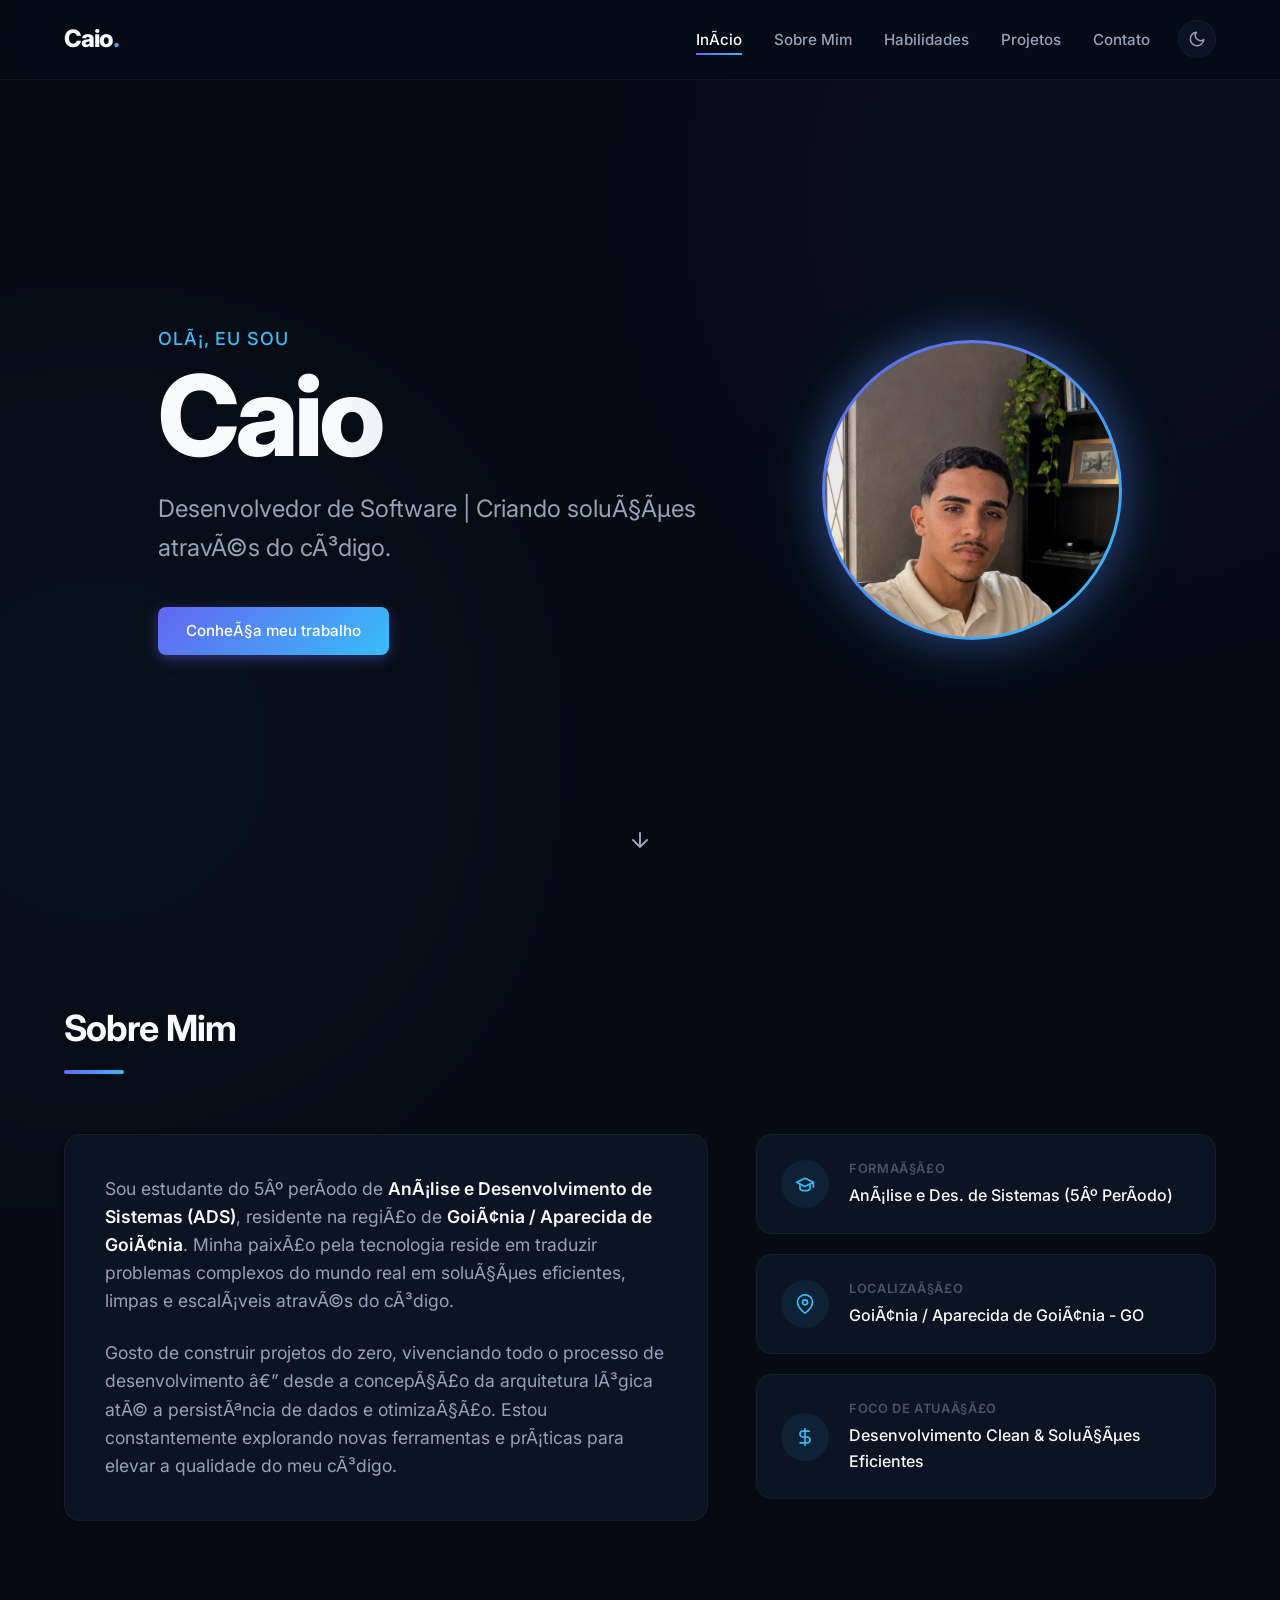
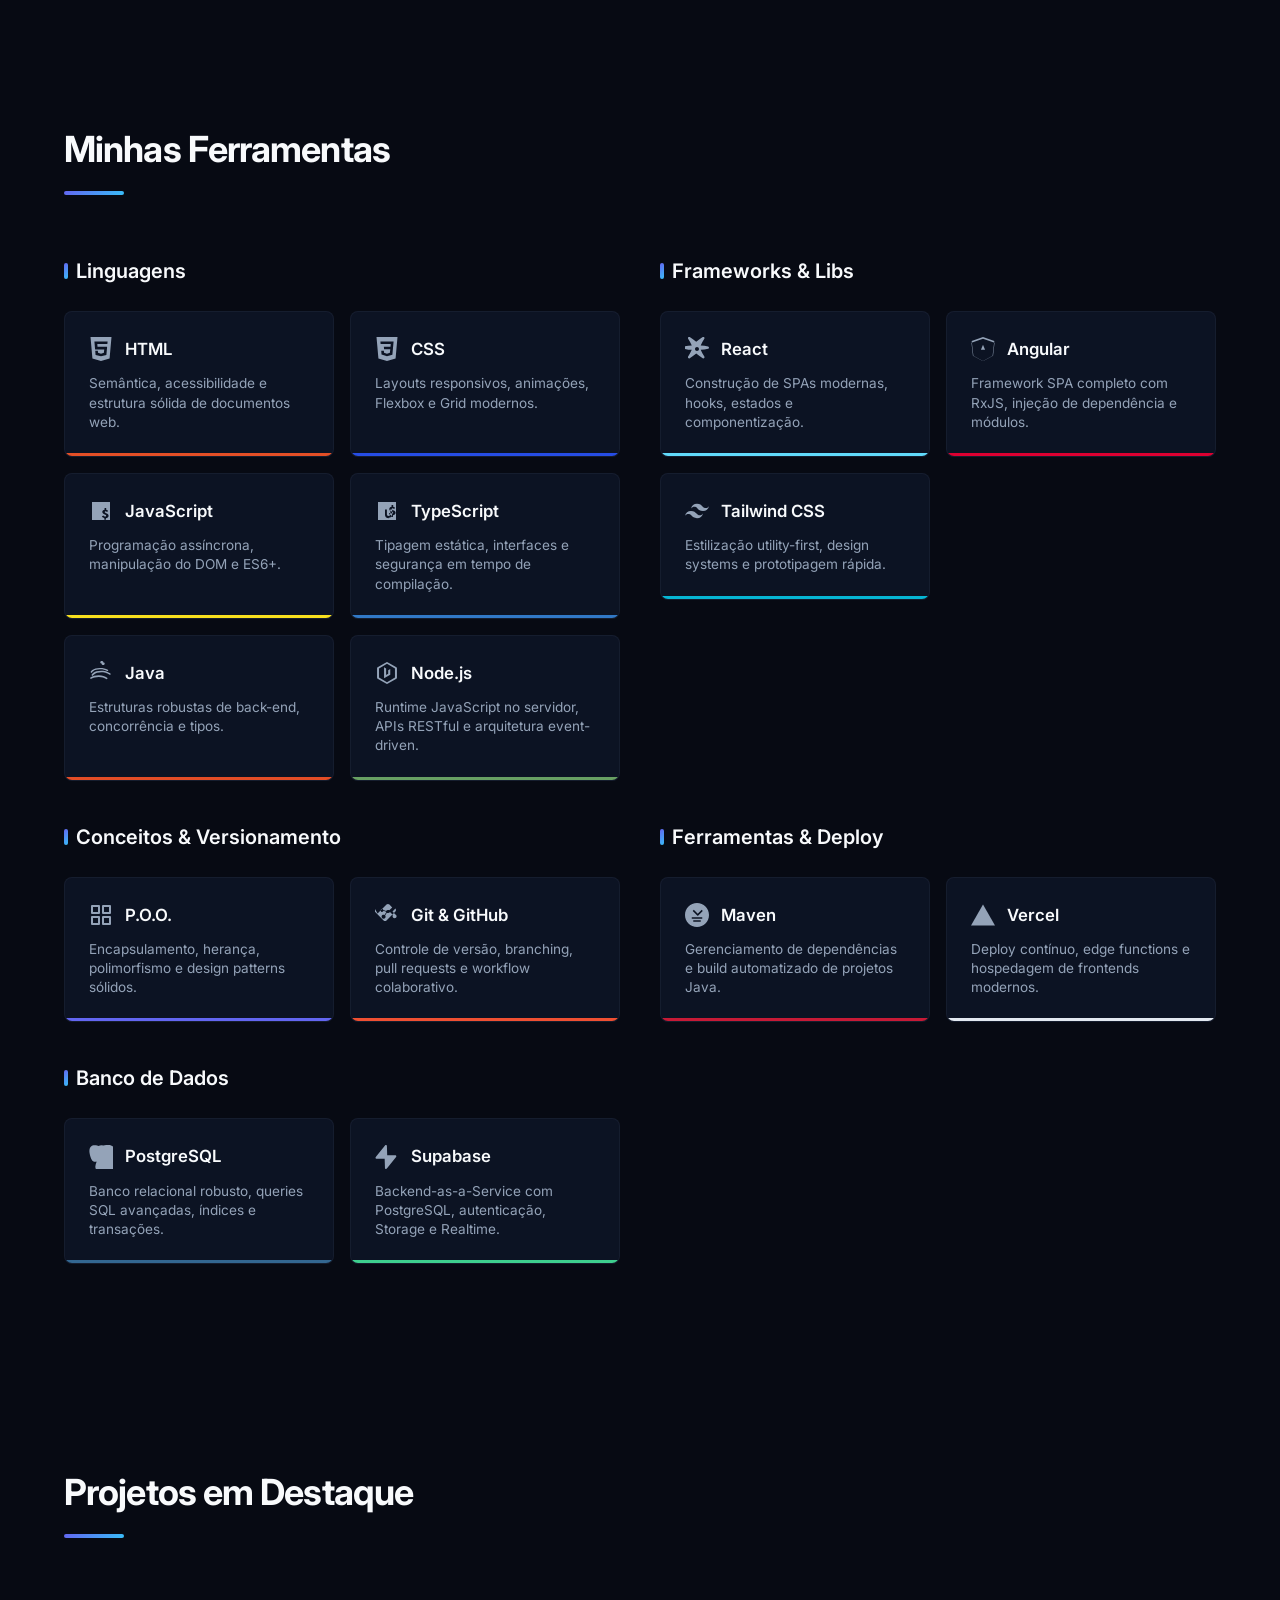
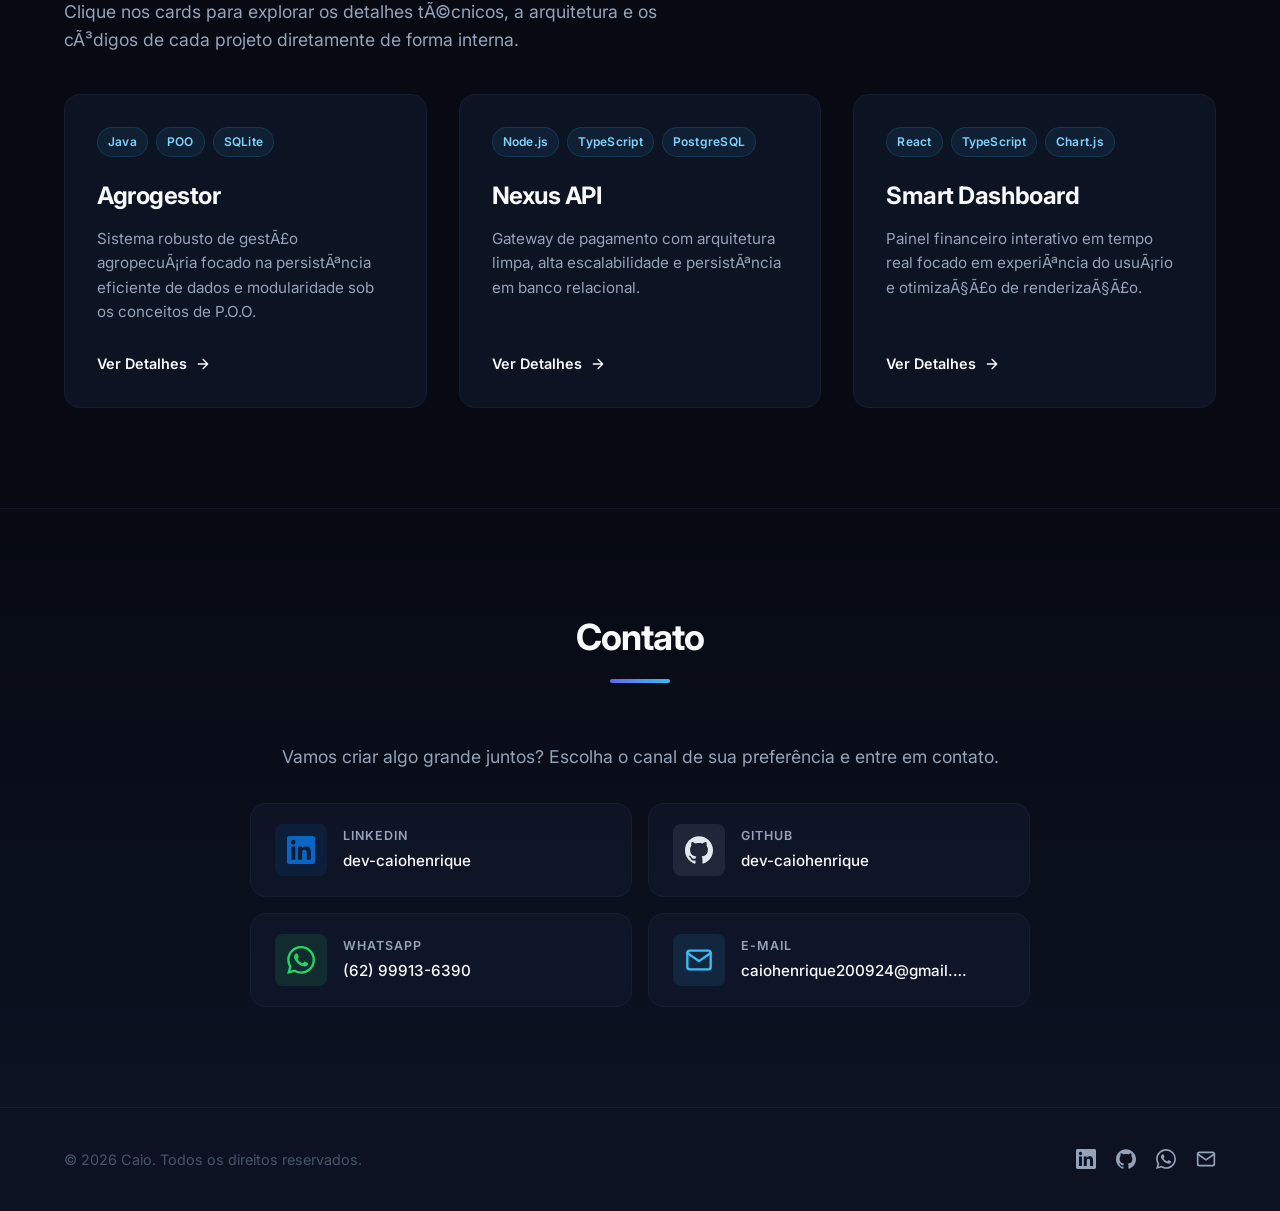
==== index.html @ 3dae3ad9 "feat: estrutura inicial do portfolio" ====
<!DOCTYPE html>
<html lang="pt-BR">
<head>
    <meta charset="UTF-8">
    <meta name="viewport" content="width=device-width, initial-scale=1.0">
    <meta name="description" content="PortfÃ³lio de Caio - Desenvolvedor de Software. Estudante de ADS, especialista em criar soluÃ§Ãµes eficientes utilizando JavaScript, TypeScript, React e Java.">
    <meta name="author" content="Caio">
    <meta name="theme-color" content="#090D16">
    <title>Caio | Desenvolvedor de Software</title>
    
    <!-- Google Fonts: Inter -->
    <link rel="preconnect" href="https://fonts.googleapis.com">
    <link rel="preconnect" href="https://fonts.gstatic.com" crossorigin>
    <link href="https://fonts.googleapis.com/css2?family=Inter:wght@300;400;500;600;700;800&display=swap" rel="stylesheet">
    
    <!-- Stylesheet -->
    <link rel="stylesheet" href="style.css">
</head>
<body>

    <!-- Efeitos de Fundo Decorativos (Glow Effects) -->
    <div class="bg-glow bg-glow-1"></div>
    <div class="bg-glow bg-glow-2"></div>

    <!-- CabeÃ§alho / NavegaÃ§Ã£o -->
    <header class="header">
        <div class="container navbar">
            <a href="#" class="logo">Caio<span>.</span></a>

            <!-- Lado direito: links (desktop) + aÃ§Ãµes (tema + hamburguer) -->
            <div class="nav-right">
                <nav class="nav" id="primary-navigation">
                    <ul class="nav-list">
                        <li><a href="#inicio" class="nav-link active">InÃ­cio</a></li>
                        <li><a href="#sobre" class="nav-link">Sobre Mim</a></li>
                        <li><a href="#habilidades" class="nav-link">Habilidades</a></li>
                        <li><a href="#projetos" class="nav-link">Projetos</a></li>
                        <li><a href="#contato" class="nav-link">Contato</a></li>
                    </ul>
                </nav>
                <div class="nav-actions">
                    <!-- BotÃ£o de tema: sempre visÃ­vel -->
                    <button class="theme-toggle" id="theme-toggle-btn" aria-label="Alternar tema claro/escuro" title="Alternar tema">
                        <svg class="icon-moon" xmlns="http://www.w3.org/2000/svg" width="18" height="18" viewBox="0 0 24 24" fill="none" stroke="currentColor" stroke-width="2" stroke-linecap="round" stroke-linejoin="round">
                            <path d="M21 12.79A9 9 0 1 1 11.21 3 7 7 0 0 0 21 12.79z"/>
                        </svg>
                        <svg class="icon-sun" xmlns="http://www.w3.org/2000/svg" width="18" height="18" viewBox="0 0 24 24" fill="none" stroke="currentColor" stroke-width="2" stroke-linecap="round" stroke-linejoin="round">
                            <circle cx="12" cy="12" r="5"/>
                            <line x1="12" y1="1" x2="12" y2="3"/>
                            <line x1="12" y1="21" x2="12" y2="23"/>
                            <line x1="4.22" y1="4.22" x2="5.64" y2="5.64"/>
                            <line x1="18.36" y1="18.36" x2="19.78" y2="19.78"/>
                            <line x1="1" y1="12" x2="3" y2="12"/>
                            <line x1="21" y1="12" x2="23" y2="12"/>
                            <line x1="4.22" y1="19.78" x2="5.64" y2="18.36"/>
                            <line x1="18.36" y1="5.64" x2="19.78" y2="4.22"/>
                        </svg>
                    </button>
                    <!-- Hamburguer: visÃ­vel sÃ³ no mobile -->
                    <button class="mobile-nav-toggle" aria-label="Abrir menu" aria-controls="primary-navigation" aria-expanded="false">
                        <span class="hamburger"></span>
                    </button>
                </div>
            </div>
        </div>
    </header>




    <main>
        <!-- Hero Section -->
        <section id="inicio" class="hero-section">
            <div class="container hero-container">
                <div class="hero-content">
                    <p class="hero-tagline">OlÃ¡, eu sou</p>
                    <h1 class="hero-title">Caio</h1>
                    <p class="hero-subtitle">Desenvolvedor de Software | Criando soluÃ§Ãµes atravÃ©s do cÃ³digo.</p>
                    <div class="hero-actions">
                        <a href="#projetos" class="btn btn-primary">ConheÃ§a meu trabalho</a>
                    </div>
                </div>

                <!-- Foto de Perfil -->
                <div class="hero-photo-wrapper">
                    <div class="hero-photo-glow"></div>
                    <div class="hero-photo-ring">
                        <img src="caio-profile.jpg" alt="Foto de Caio" class="hero-photo" />
                        <div class="hero-photo-overlay"></div>
                    </div>
                </div>
            </div>
            <div class="hero-scroll-indicator">
                <a href="#sobre" aria-label="Rolar para a seÃ§Ã£o sobre mim">
                    <svg class="scroll-arrow" viewBox="0 0 24 24" fill="none" xmlns="http://www.w3.org/2000/svg">
                        <path d="M12 5V19M12 19L5 12M12 19L19 12" stroke="currentColor" stroke-width="2" stroke-linecap="round" stroke-linejoin="round"/>
                    </svg>
                </a>
            </div>
        </section>

        <!-- Sobre Mim Section -->
        <section id="sobre" class="section sobre-section">
            <div class="container">
                <div class="section-header">
                    <h2 class="section-title">Sobre Mim</h2>
                    <div class="section-divider"></div>
                </div>
                <div class="about-grid">
                    <div class="about-text-card">
                        <p class="about-paragraph">
                            Sou estudante do 5Âº perÃ­odo de <strong>AnÃ¡lise e Desenvolvimento de Sistemas (ADS)</strong>, residente na regiÃ£o de <strong>GoiÃ¢nia / Aparecida de GoiÃ¢nia</strong>. Minha paixÃ£o pela tecnologia reside em traduzir problemas complexos do mundo real em soluÃ§Ãµes eficientes, limpas e escalÃ¡veis atravÃ©s do cÃ³digo.
                        </p>
                        <p class="about-paragraph">
                            Gosto de construir projetos do zero, vivenciando todo o processo de desenvolvimento â€” desde a concepÃ§Ã£o da arquitetura lÃ³gica atÃ© a persistÃªncia de dados e otimizaÃ§Ã£o. Estou constantemente explorando novas ferramentas e prÃ¡ticas para elevar a qualidade do meu cÃ³digo.
                        </p>
                    </div>
                    
                    <div class="about-info-sidebar">
                        <div class="info-item">
                            <span class="info-icon">
                                <svg width="20" height="20" viewBox="0 0 24 24" fill="none" stroke="currentColor" stroke-width="2" stroke-linecap="round" stroke-linejoin="round"><path d="M22 10v6M2 10l10-5 10 5-10 5z"/><path d="M6 12v5c0 2 2 3 6 3s6-1 6-3v-5"/></svg>
                            </span>
                            <div class="info-content">
                                <span class="info-label">FormaÃ§Ã£o</span>
                                <span class="info-val">AnÃ¡lise e Des. de Sistemas (5Âº PerÃ­odo)</span>
                            </div>
                        </div>
                        <div class="info-item">
                            <span class="info-icon">
                                <svg width="20" height="20" viewBox="0 0 24 24" fill="none" stroke="currentColor" stroke-width="2" stroke-linecap="round" stroke-linejoin="round"><path d="M21 10c0 7-9 13-9 13s-9-6-9-13a9 9 0 0 1 18 0z"/><circle cx="12" cy="10" r="3"/></svg>
                            </span>
                            <div class="info-content">
                                <span class="info-label">LocalizaÃ§Ã£o</span>
                                <span class="info-val">GoiÃ¢nia / Aparecida de GoiÃ¢nia - GO</span>
                            </div>
                        </div>
                        <div class="info-item">
                            <span class="info-icon">
                                <svg width="20" height="20" viewBox="0 0 24 24" fill="none" stroke="currentColor" stroke-width="2" stroke-linecap="round" stroke-linejoin="round"><path d="M12 2v20M17 5H9.5a3.5 3.5 0 0 0 0 7h5a3.5 3.5 0 0 1 0 7H6"/></svg>
                            </span>
                            <div class="info-content">
                                <span class="info-label">Foco de AtuaÃ§Ã£o</span>
                                <span class="info-val">Desenvolvimento Clean & SoluÃ§Ãµes Eficientes</span>
                            </div>
                        </div>
                    </div>
                </div>
            </div>
        </section>

        <!-- Habilidades Section -->
        <section id="habilidades" class="section habilidades-section">
            <div class="container">
                <div class="section-header">
                    <h2 class="section-title">Minhas Ferramentas</h2>
                    <div class="section-divider"></div>
                </div>
                
                <div class="skills-wrapper">

                    <!-- Categoria 1: Linguagens -->
                    <div class="skills-category">
                        <h3 class="skills-category-title">Linguagens</h3>
                        <div class="skills-grid">
                            <div class="skill-card" data-tech="html">
                                <div class="skill-header">
                                    <svg class="skill-icon" viewBox="0 0 24 24" fill="currentColor"><path d="M1.5 0h21l-1.91 21.563L11.977 24l-8.565-2.438L1.5 0zm7.031 9.75l-.232-2.718 10.059.003.23-2.622L5.412 4.41l.698 8.01h9.126l-.326 3.426-2.91.804-2.955-.81-.188-2.11H6.248l.33 4.171L12 19.351l5.379-1.443.744-8.157H8.531z"/></svg>
                                    <span class="skill-name">HTML</span>
                                </div>
                                <p class="skill-desc">Sem&#226;ntica, acessibilidade e estrutura s&#243;lida de documentos web.</p>
                            </div>
                            <div class="skill-card" data-tech="css">
                                <div class="skill-header">
                                    <svg class="skill-icon" viewBox="0 0 24 24" fill="currentColor"><path d="M1.5 0h21l-1.91 21.563L11.977 24l-8.564-2.438L1.5 0zm17.09 4.413L5.41 4.41l.213 2.622 10.125.002-.255 2.716h-6.64l.24 2.573h6.182l-.366 3.523-2.91.804-2.956-.81-.188-2.11h-2.61l.29 3.855L12 19.288l5.373-1.53L18.59 4.414z"/></svg>
                                    <span class="skill-name">CSS</span>
                                </div>
                                <p class="skill-desc">Layouts responsivos, anima&#231;&#245;es, Flexbox e Grid modernos.</p>
                            </div>
                            <div class="skill-card" data-tech="javascript">
                                <div class="skill-header">
                                    <svg class="skill-icon" viewBox="0 0 24 24" fill="currentColor"><path d="M3 3h18v18H3V3zm15.625 15.65c.57-.348.97-.938.97-1.908 0-1.748-1.39-2.098-2.61-2.588-.89-.36-1.25-.63-1.25-1.12 0-.46.39-.77.94-.77.58 0 .91.24 1.15.62l1.45-.92c-.44-.75-1.18-1.25-2.08-1.33v-1.68h-1.63v1.68c-1.42.11-2.28 1.02-2.28 2.22 0 1.62 1.25 2.07 2.45 2.53.94.36 1.41.67 1.41 1.25 0 .54-.51.87-1.14.87-.8 0-1.29-.44-1.57-1.01l-1.5.87c.43.91 1.34 1.61 2.37 1.76v1.69h1.63v-1.68c1.37-.1 2.47-.94 2.47-2.12z"/></svg>
                                    <span class="skill-name">JavaScript</span>
                                </div>
                                <p class="skill-desc">Programa&#231;&#227;o ass&#237;ncrona, manipula&#231;&#227;o do DOM e ES6+.</p>
                            </div>
                            <div class="skill-card" data-tech="typescript">
                                <div class="skill-header">
                                    <svg class="skill-icon" viewBox="0 0 24 24" fill="currentColor"><path d="M3 3h18v18H3V3zm10.74 15.75c1.11 0 1.94-.36 2.54-.99.59-.64.89-1.56.89-2.78V10.5h-1.89v4.55c0 .7-.14 1.2-.42 1.49-.27.29-.7.44-1.29.44-.56 0-.98-.14-1.26-.41-.28-.27-.42-.77-.42-1.51V10.5h-1.92v5c0 1.22.31 2.14.93 2.76.62.62 1.58.94 2.88.94zm5.885-3.03c.57-.348.97-.938.97-1.908 0-1.748-1.39-2.098-2.61-2.588-.89-.36-1.25-.63-1.25-1.12 0-.46.39-.77.94-.77.58 0 .91.24 1.15.62l1.45-.92c-.44-.75-1.18-1.25-2.08-1.33v-1.68h-1.63v1.68c-1.42.11-2.28 1.02-2.28 2.22 0 1.62 1.25 2.07 2.45 2.53.94.36 1.41.67 1.41 1.25 0 .54-.51.87-1.14.87-.8 0-1.29-.44-1.57-1.01l-1.5.87c.43.91 1.34 1.61 2.37 1.76v1.69h1.63v-1.68c1.37-.1 2.47-.94 2.47-2.12z"/></svg>
                                    <span class="skill-name">TypeScript</span>
                                </div>
                                <p class="skill-desc">Tipagem est&#225;tica, interfaces e seguran&#231;a em tempo de compila&#231;&#227;o.</p>
                            </div>
                            <div class="skill-card" data-tech="java">
                                <div class="skill-header">
                                    <svg class="skill-icon" viewBox="0 0 24 24" fill="currentColor"><path d="M1.385 17.587c.21.33.63.468.96.257 2.052-1.306 4.767-1.996 7.646-1.942 2.822.054 5.372.84 7.18 2.215.344.263.834.195 1.096-.15.263-.344.195-.834-.15-1.096-2.072-1.576-4.945-2.477-8.13-2.538-3.218-.061-6.28.712-8.545 2.152-.33.21-.468.63-.257.96.002.001.002.001.002.002zm1.614-2.833c.316.23.76.155.99-.16.892-1.223 2.378-2.207 4.183-2.77 1.83-.573 3.902-.756 5.836-.516 3.65.454 6.368 2.32 6.516 2.422.338.232.802.146 1.034-.192s.146-.802-.192-1.034c-.23-.158-3.24-2.228-7.25-2.727-2.174-.27-4.516-.062-6.592.588-2.046.64-3.774 1.777-4.808 3.195-.23.315-.155.76.16.99.001.001.002.002.002.002zm-1.025-2.923c.365.138.775-.05 1.003-.393.308-.465.733-.902 1.258-1.295 1.488-1.11 3.864-1.745 6.685-1.787 2.766-.04 5.178.502 7.172 1.614.34.19.774.07 1.006-.242s.12-.76-.242-1.006c-2.26-1.26-5.01-1.874-8.03-1.83-3.136.046-5.836.76-7.55 2.04-.633.473-1.144 1.002-1.52 1.57-.215.326-.145.753.18.99.008.006.015.012.023.018v.021zm10.742-9.673c-.062.247-.075.49-.04.723.11.728.847 1.22 1.644 1.1 1.25-.19 1.758-1.39 1.054-2.13-.54-.567-1.71-.898-2.658.307zm-1.385-1.42c-.064.246-.076.49-.04.72.112.73.847 1.223 1.645 1.103 1.25-.19 1.756-1.39 1.053-2.132-.542-.566-1.71-.897-2.658.309z"/></svg>
                                    <span class="skill-name">Java</span>
                                </div>
                                <p class="skill-desc">Estruturas robustas de back-end, concorr&#234;ncia e tipos.</p>
                            </div>
                            <div class="skill-card" data-tech="nodejs">
                                <div class="skill-header">
                                    <svg class="skill-icon" viewBox="0 0 24 24" fill="currentColor"><path d="M11.998 1.01a1.06 1.06 0 0 0-.53.141L2.57 6.317A1.061 1.061 0 0 0 2.04 7.23v9.539c0 .378.201.728.53.918l8.898 5.165a1.062 1.062 0 0 0 1.06 0l8.899-5.165a1.06 1.06 0 0 0 .53-.918V7.23a1.06 1.06 0 0 0-.53-.913L12.528 1.15a1.06 1.06 0 0 0-.53-.14zm-.001 1.77 7.962 4.621v9.198l-7.962 4.62-7.96-4.62V7.4l7.96-4.62zm-.88 3.735v7.445l2.067-1.194V9.316l2.067-1.194V13.76l-6.2 3.582V6.322l2.067 1.193z"/></svg>
                                    <span class="skill-name">Node.js</span>
                                </div>
                                <p class="skill-desc">Runtime JavaScript no servidor, APIs RESTful e arquitetura event-driven.</p>
                            </div>
                        </div>
                    </div>

                    <!-- Categoria 2: Frameworks e Libs -->
                    <div class="skills-category">
                        <h3 class="skills-category-title">Frameworks &amp; Libs</h3>
                        <div class="skills-grid">
                            <div class="skill-card" data-tech="react">
                                <div class="skill-header">
                                    <svg class="skill-icon" viewBox="0 0 24 24" fill="currentColor"><path d="M24 10.652c0-.521-.351-.973-.865-1.112-2.395-.65-4.887-1.007-7.466-1.062 1.066-2.25 2.274-4.526 3.652-6.732.29-.463.228-1.077-.149-1.47-.377-.393-.974-.469-1.438-.178-2.13 1.335-4.321 2.923-6.508 4.71-2.188-1.787-4.379-3.375-6.508-4.71-.465-.291-1.061-.215-1.439.178-.377.393-.438 1.007-.149 1.47 1.378 2.206 2.586 4.482 3.652 6.732-2.58.055-5.072.412-7.467 1.062-.514.139-.865.591-.865 1.112 0 .521.351.973.865 1.112 2.395.65 4.887 1.007 7.466 1.062-1.066 2.25-2.274 4.526-3.652 6.732-.29.463-.228 1.077.149 1.47.377.393.974.469 1.438.178 2.13-1.335 4.32-2.923 6.508-4.71 2.188 1.787 4.378 3.375 6.508 4.71.465.291 1.061.215 1.439-.178.377-.393.438-1.007.149-1.47-1.378-2.206-2.586-4.482-3.652-6.732 2.58-.055 5.072-.412 7.467-1.062.514-.139.865-.591.865-1.112zM12 14c-1.105 0-2-.895-2-2s.895-2 2-2 2 .895 2 2-.895 2-2 2z"/></svg>
                                    <span class="skill-name">React</span>
                                </div>
                                <p class="skill-desc">Constru&#231;&#227;o de SPAs modernas, hooks, estados e componentiza&#231;&#227;o.</p>
                            </div>
                            <div class="skill-card" data-tech="angular">
                                <div class="skill-header">
                                    <svg class="skill-icon" viewBox="0 0 24 24" fill="currentColor"><path d="M9.931 12.645h4.138l-2.07-4.908m0-7.737L.68 3.982l1.726 14.771L12 24l9.596-5.247L23.32 3.982 12 .006zm10.064 18.658l-10.064 5.51-10.064-5.51-1.49-12.872L12 1.724l11.554 4.058-1.49 12.872z"/></svg>
                                    <span class="skill-name">Angular</span>
                                </div>
                                <p class="skill-desc">Framework SPA completo com RxJS, inje&#231;&#227;o de depend&#234;ncia e m&#243;dulos.</p>
                            </div>
                            <div class="skill-card" data-tech="tailwind">
                                <div class="skill-header">
                                    <svg class="skill-icon" viewBox="0 0 24 24" fill="currentColor"><path d="M12.001 4.8c-3.2 0-5.2 1.6-6 4.8 1.2-1.6 2.6-2.2 4.2-1.8.913.228 1.565.89 2.288 1.624C13.666 10.618 15.027 12 18.001 12c3.2 0 5.2-1.6 6-4.8-1.2 1.6-2.6 2.2-4.2 1.8-.913-.228-1.565-.89-2.288-1.624C16.337 6.182 14.976 4.8 12.001 4.8zm-6 7.2c-3.2 0-5.2 1.6-6 4.8 1.2-1.6 2.6-2.2 4.2-1.8.913.228 1.565.89 2.288 1.624 1.177 1.194 2.538 2.576 5.512 2.576 3.2 0 5.2-1.6 6-4.8-1.2 1.6-2.6 2.2-4.2 1.8-.913-.228-1.565-.89-2.288-1.624C10.337 13.382 8.976 12 6.001 12z"/></svg>
                                    <span class="skill-name">Tailwind CSS</span>
                                </div>
                                <p class="skill-desc">Estiliza&#231;&#227;o utility-first, design systems e prototipagem r&#225;pida.</p>
                            </div>
                        </div>
                    </div>

                    <!-- Categoria 3: Conceitos e Versionamento -->
                    <div class="skills-category">
                        <h3 class="skills-category-title">Conceitos &amp; Versionamento</h3>
                        <div class="skills-grid">
                            <div class="skill-card" data-tech="poo">
                                <div class="skill-header">
                                    <svg class="skill-icon" viewBox="0 0 24 24" fill="none" stroke="currentColor" stroke-width="2" stroke-linecap="round" stroke-linejoin="round"><rect x="3" y="3" width="7" height="7"/><rect x="14" y="3" width="7" height="7"/><rect x="14" y="14" width="7" height="7"/><rect x="3" y="14" width="7" height="7"/></svg>
                                    <span class="skill-name">P.O.O.</span>
                                </div>
                                <p class="skill-desc">Encapsulamento, heran&#231;a, polimorfismo e design patterns s&#243;lidos.</p>
                            </div>
                            <div class="skill-card" data-tech="git">
                                <div class="skill-header">
                                    <svg class="skill-icon" viewBox="0 0 24 24" fill="currentColor"><path d="M2.6 10.5l8.9-8.9c.8-.8 2.1-.8 2.9 0l2.8 2.8-2.9 2.9c-.4-.2-.8-.3-1.3-.3-.8 0-1.5.4-1.9 1.1l-2.7-1c-.1-.7-.6-1.2-1.3-1.2-.8 0-1.5.7-1.5 1.5s.7 1.5 1.5 1.5c.7 0 1.2-.5 1.3-1.1l2.7 1c0 .2 0 .4.1.5l-1.6 2.7c-.5-.3-1.1-.4-1.7-.2-.8.3-1.3 1.1-1.3 1.9 0 1.1.9 2 2 2s2-.9 2-2c0-.5-.2-1-.5-1.3l1.7-2.7c.4.2.8.3 1.3.3.8 0 1.5-.4 1.9-1l2.9 2.9c-.2.4-.3.8-.3 1.3 0 1.1.9 2 2 2s2-.9 2-2c0-.8-.5-1.5-1.2-1.8l-2.9-2.9 2.9-2.9c.8.8.8 2.1 0 2.9l-8.9 8.9c-.8.8-2.1.8-2.9 0l-8.9-8.9c-.8-.8-.8-2.1 0-2.9z"/></svg>
                                    <span class="skill-name">Git &amp; GitHub</span>
                                </div>
                                <p class="skill-desc">Controle de vers&#227;o, branching, pull requests e workflow colaborativo.</p>
                            </div>
                        </div>
                    </div>

                    <!-- Categoria 4: Ferramentas e Deploy -->
                    <div class="skills-category">
                        <h3 class="skills-category-title">Ferramentas &amp; Deploy</h3>
                        <div class="skills-grid">
                            <div class="skill-card" data-tech="maven">
                                <div class="skill-header">
                                    <svg class="skill-icon" viewBox="0 0 24 24" fill="currentColor"><path d="M12 0C5.373 0 0 5.373 0 12s5.373 12 12 12 12-5.373 12-12S18.627 0 12 0zm.75 4.5v6.31l3.97-3.97 1.06 1.06-4.5 4.5a.75.75 0 0 1-1.06 0l-4.5-4.5 1.06-1.06 3.97 3.97V4.5h1.5zm-6 9.75h10.5v1.5H6.75v-1.5zm1.5 3h7.5v1.5h-7.5v-1.5z"/></svg>
                                    <span class="skill-name">Maven</span>
                                </div>
                                <p class="skill-desc">Gerenciamento de depend&#234;ncias e build automatizado de projetos Java.</p>
                            </div>
                            <div class="skill-card" data-tech="vercel">
                                <div class="skill-header">
                                    <svg class="skill-icon" viewBox="0 0 24 24" fill="currentColor"><path d="M24 22.525H0l12-21.05 12 21.05z"/></svg>
                                    <span class="skill-name">Vercel</span>
                                </div>
                                <p class="skill-desc">Deploy cont&#237;nuo, edge functions e hospedagem de frontends modernos.</p>
                            </div>
                        </div>
                    </div>

                    <!-- Categoria 5: Banco de Dados -->
                    <div class="skills-category">
                        <h3 class="skills-category-title">Banco de Dados</h3>
                        <div class="skills-grid">
                            <div class="skill-card" data-tech="postgresql">
                                <div class="skill-header">
                                    <svg class="skill-icon" viewBox="0 0 24 24" fill="currentColor"><path d="M17.128 0a10.134 10.134 0 0 0-2.755.403l-.063.02A10.922 10.922 0 0 0 12.6.258C11.422.238 10.41.524 9.594 1 8.79.721 7.122.24 5.364.336 4.14.403 2.804.775 1.814 1.82.827 2.865.305 4.482.415 6.682c.03.607.191 1.727.49 3.083.3 1.357.706 2.85 1.265 4.063.56 1.213 1.32 2.26 2.38 2.73.66.291 1.83.425 2.83-.02l.02.069.042.138.063.204c-.678 1.81-1.28 3.49-1.165 5.13.115 1.64.975 3.18 2.73 4.085.67.345 1.388.526 2.102.546.714.02 1.42-.136 2.064-.428.55.04 1.138.064 1.764.064 3.7 0 6.943-.655 9.19-1.756 1.11-.55 1.986-1.2 2.578-1.96.594-.76.913-1.65.882-2.59-.024-.72-.25-1.35-.606-1.9.483-.76.749-1.71.749-2.855 0-.65-.066-1.29-.193-1.9.13-.14.25-.28.36-.43.98-1.32 1.596-3.054 1.596-5.457 0-1.223-.476-2.282-1.243-3.058C22.88.542 21.4 0 19.977 0c-.627 0-1.52.07-2.849 0z"/></svg>
                                    <span class="skill-name">PostgreSQL</span>
                                </div>
                                <p class="skill-desc">Banco relacional robusto, queries SQL avan&#231;adas, &#237;ndices e transa&#231;&#245;es.</p>
                            </div>
                            <div class="skill-card" data-tech="supabase">
                                <div class="skill-header">
                                    <svg class="skill-icon" viewBox="0 0 24 24" fill="currentColor"><path d="M11.9 1.036c-.015-.986-1.26-1.41-1.874-.637L.764 12.05C.199 12.768.753 13.805 1.676 13.805h7.98l.311 9.134c.015.987 1.26 1.41 1.874.638l9.261-11.652c.565-.717.011-1.754-.912-1.754h-7.98l-.31-9.135z"/></svg>
                                    <span class="skill-name">Supabase</span>
                                </div>
                                <p class="skill-desc">Backend-as-a-Service com PostgreSQL, autentica&#231;&#227;o, Storage e Realtime.</p>
                            </div>
                        </div>
                    </div>

                </div>
            </div>
        </section>

        <!-- Projetos Section -->
        <section id="projetos" class="section projetos-section">
            <div class="container">
                <div class="section-header">
                    <h2 class="section-title">Projetos em Destaque</h2>
                    <div class="section-divider"></div>
                </div>
                
                <p class="projects-intro">Clique nos cards para explorar os detalhes tÃ©cnicos, a arquitetura e os cÃ³digos de cada projeto diretamente de forma interna.</p>
                
                <div class="projects-grid">
                    <!-- Card 1: Agrogestor -->
                    <div class="project-card" data-project="agrogestor" tabindex="0">
                        <div class="project-card-glow"></div>
                        <div class="project-card-content">
                            <div class="project-tags">
                                <span class="project-tag">Java</span>
                                <span class="project-tag">POO</span>
                                <span class="project-tag">SQLite</span>
                            </div>
                            <h3 class="project-card-title">Agrogestor</h3>
                            <p class="project-card-desc">Sistema robusto de gestÃ£o agropecuÃ¡ria focado na persistÃªncia eficiente de dados e modularidade sob os conceitos de P.O.O.</p>
                            <span class="project-card-more">
                                Ver Detalhes 
                                <svg width="16" height="16" viewBox="0 0 24 24" fill="none" stroke="currentColor" stroke-width="2" stroke-linecap="round" stroke-linejoin="round"><path d="M5 12h14M12 5l7 7-7 7"/></svg>
                            </span>
                        </div>
                    </div>
                    
                    <!-- Card 2: Placeholder 1 (Nexus API) -->
                    <div class="project-card" data-project="nexus-api" tabindex="0">
                        <div class="project-card-glow"></div>
                        <div class="project-card-content">
                            <div class="project-tags">
                                <span class="project-tag">Node.js</span>
                                <span class="project-tag">TypeScript</span>
                                <span class="project-tag">PostgreSQL</span>
                            </div>
                            <h3 class="project-card-title">Nexus API</h3>
                            <p class="project-card-desc">Gateway de pagamento com arquitetura limpa, alta escalabilidade e persistÃªncia em banco relacional.</p>
                            <span class="project-card-more">
                                Ver Detalhes 
                                <svg width="16" height="16" viewBox="0 0 24 24" fill="none" stroke="currentColor" stroke-width="2" stroke-linecap="round" stroke-linejoin="round"><path d="M5 12h14M12 5l7 7-7 7"/></svg>
                            </span>
                        </div>
                    </div>
                    
                    <!-- Card 3: Placeholder 2 (Smart Dashboard) -->
                    <div class="project-card" data-project="smart-dashboard" tabindex="0">
                        <div class="project-card-glow"></div>
                        <div class="project-card-content">
                            <div class="project-tags">
                                <span class="project-tag">React</span>
                                <span class="project-tag">TypeScript</span>
                                <span class="project-tag">Chart.js</span>
                            </div>
                            <h3 class="project-card-title">Smart Dashboard</h3>
                            <p class="project-card-desc">Painel financeiro interativo em tempo real focado em experiÃªncia do usuÃ¡rio e otimizaÃ§Ã£o de renderizaÃ§Ã£o.</p>
                            <span class="project-card-more">
                                Ver Detalhes 
                                <svg width="16" height="16" viewBox="0 0 24 24" fill="none" stroke="currentColor" stroke-width="2" stroke-linecap="round" stroke-linejoin="round"><path d="M5 12h14M12 5l7 7-7 7"/></svg>
                            </span>
                        </div>
                    </div>
                </div>
            </div>
        </section>

        <!-- Contato Section -->
        <section id="contato" class="section contato-section">
            <div class="container contato-container">
                <div class="section-header center">
                    <h2 class="section-title">Contato</h2>
                    <div class="section-divider center"></div>
                </div>

                <p class="contato-text">Vamos criar algo grande juntos? Escolha o canal de sua prefer&ecirc;ncia e entre em contato.</p>

                <!-- Grade de Bot&otilde;es de Contato -->
                <div class="contato-grid">

                    <!-- LinkedIn -->
                    <a href="https://www.linkedin.com/in/dev-caiohenrique" target="_blank" rel="noopener noreferrer" class="contato-card" id="contato-linkedin" aria-label="LinkedIn">
                        <div class="contato-card-icon" style="background: rgba(10,102,194,0.12); color: #0a66c2;">
                            <svg width="28" height="28" viewBox="0 0 24 24" fill="currentColor"><path d="M20.447 20.452h-3.554v-5.569c0-1.328-.027-3.037-1.852-3.037-1.853 0-2.136 1.445-2.136 2.939v5.667H9.351V9h3.414v1.561h.046c.477-.9 1.637-1.85 3.37-1.85 3.601 0 4.267 2.37 4.267 5.455v6.286zM5.337 7.433a2.062 2.062 0 0 1-2.063-2.065 2.064 2.064 0 1 1 2.063 2.065zm1.782 13.019H3.555V9h3.564v11.452zM22.225 0H1.771C.792 0 0 .774 0 1.729v20.542C0 23.227.792 24 1.771 24h20.451C23.2 24 24 23.227 24 22.271V1.729C24 .774 23.2 0 22.222 0h.003z"/></svg>
                        </div>
                        <div class="contato-card-info">
                            <span class="contato-card-label">LinkedIn</span>
                            <span class="contato-card-value">dev-caiohenrique</span>
                        </div>
                        <svg class="contato-card-arrow" width="16" height="16" viewBox="0 0 24 24" fill="none" stroke="currentColor" stroke-width="2"><path d="M7 17L17 7M17 7H7M17 7v10"/></svg>
                    </a>

                    <!-- GitHub -->
                    <a href="https://github.com/dev-caiohenrique" target="_blank" rel="noopener noreferrer" class="contato-card" id="contato-github" aria-label="GitHub">
                        <div class="contato-card-icon" style="background: rgba(240,246,252,0.08); color: #e2e8f0;">
                            <svg width="28" height="28" viewBox="0 0 24 24" fill="currentColor"><path d="M12 .297c-6.63 0-12 5.373-12 12 0 5.303 3.438 9.8 8.205 11.385.6.113.82-.258.82-.577 0-.285-.01-1.04-.015-2.04-3.338.724-4.042-1.61-4.042-1.61C4.422 18.07 3.633 17.7 3.633 17.7c-1.087-.744.084-.729.084-.729 1.205.084 1.838 1.236 1.838 1.236 1.07 1.835 2.809 1.305 3.495.998.108-.776.417-1.305.76-1.605-2.665-.3-5.466-1.332-5.466-5.93 0-1.31.465-2.38 1.235-3.22-.135-.303-.54-1.523.105-3.176 0 0 1.005-.322 3.3 1.23.96-.267 1.98-.399 3-.405 1.02.006 2.04.138 3 .405 2.28-1.552 3.285-1.23 3.285-1.23.645 1.653.24 2.873.12 3.176.765.84 1.23 1.91 1.23 3.22 0 4.61-2.805 5.625-5.475 5.92.42.36.81 1.096.81 2.22 0 1.606-.015 2.896-.015 3.286 0 .315.21.69.825.57C20.565 22.092 24 17.592 24 12.297c0-6.627-5.373-12-12-12"/></svg>
                        </div>
                        <div class="contato-card-info">
                            <span class="contato-card-label">GitHub</span>
                            <span class="contato-card-value">dev-caiohenrique</span>
                        </div>
                        <svg class="contato-card-arrow" width="16" height="16" viewBox="0 0 24 24" fill="none" stroke="currentColor" stroke-width="2"><path d="M7 17L17 7M17 7H7M17 7v10"/></svg>
                    </a>

                    <!-- WhatsApp -->
                    <a href="https://wa.me/5562999136390" target="_blank" rel="noopener noreferrer" class="contato-card" id="contato-whatsapp" aria-label="WhatsApp">
                        <div class="contato-card-icon" style="background: rgba(37,211,102,0.12); color: #25d366;">
                            <svg width="28" height="28" viewBox="0 0 24 24" fill="currentColor"><path d="M17.472 14.382c-.297-.149-1.758-.867-2.03-.967-.273-.099-.471-.148-.67.15-.197.297-.767.966-.94 1.164-.173.199-.347.223-.644.075-.297-.15-1.255-.463-2.39-1.475-.883-.788-1.48-1.761-1.653-2.059-.173-.297-.018-.458.13-.606.134-.133.298-.347.446-.52.149-.174.198-.298.298-.497.099-.198.05-.371-.025-.52-.075-.149-.669-1.612-.916-2.207-.242-.579-.487-.5-.669-.51-.173-.008-.371-.01-.57-.01-.198 0-.52.074-.792.372-.272.297-1.04 1.016-1.04 2.479 0 1.462 1.065 2.875 1.213 3.074.149.198 2.096 3.2 5.077 4.487.709.306 1.262.489 1.694.625.712.227 1.36.195 1.871.118.571-.085 1.758-.719 2.006-1.413.248-.694.248-1.289.173-1.413-.074-.124-.272-.198-.57-.347m-5.421 7.403h-.004a9.87 9.87 0 0 1-5.031-1.378l-.361-.214-3.741.982.998-3.648-.235-.374a9.86 9.86 0 0 1-1.51-5.26c.001-5.45 4.436-9.884 9.888-9.884 2.64 0 5.122 1.03 6.988 2.898a9.825 9.825 0 0 1 2.893 6.994c-.003 5.45-4.437 9.884-9.885 9.884m8.413-18.297A11.815 11.815 0 0 0 12.05 0C5.495 0 .16 5.335.157 11.892c0 2.096.547 4.142 1.588 5.945L.057 24l6.305-1.654a11.882 11.882 0 0 0 5.683 1.448h.005c6.554 0 11.89-5.335 11.893-11.893a11.821 11.821 0 0 0-3.48-8.413Z"/></svg>
                        </div>
                        <div class="contato-card-info">
                            <span class="contato-card-label">WhatsApp</span>
                            <span class="contato-card-value">(62) 99913-6390</span>
                        </div>
                        <svg class="contato-card-arrow" width="16" height="16" viewBox="0 0 24 24" fill="none" stroke="currentColor" stroke-width="2"><path d="M7 17L17 7M17 7H7M17 7v10"/></svg>
                    </a>

                    <!-- Email -->
                    <a href="https://mail.google.com/mail/?view=cm&to=caiohenrique200924@gmail.com&su=Ol%C3%A1%2C%20vim%20pelo%20seu%20portf%C3%B3lio!" target="_blank" rel="noopener noreferrer" class="contato-card" id="contato-email" aria-label="E-mail">
                        <div class="contato-card-icon" style="background: rgba(56,189,248,0.1); color: #38bdf8;">
                            <svg width="28" height="28" viewBox="0 0 24 24" fill="none" stroke="currentColor" stroke-width="2" stroke-linecap="round" stroke-linejoin="round"><path d="M4 4h16c1.1 0 2 .9 2 2v12c0 1.1-.9 2-2 2H4c-1.1 0-2-.9-2-2V6c0-1.1.9-2 2-2z"/><polyline points="22,6 12,13 2,6"/></svg>
                        </div>
                        <div class="contato-card-info">
                            <span class="contato-card-label">E-mail</span>
                            <span class="contato-card-value">caiohenrique200924@gmail.com</span>
                        </div>
                        <svg class="contato-card-arrow" width="16" height="16" viewBox="0 0 24 24" fill="none" stroke="currentColor" stroke-width="2"><path d="M7 17L17 7M17 7H7M17 7v10"/></svg>
                    </a>

                </div>
            </div>
        </section>
    </main>

    <!-- RodapÃ© -->
    <footer class="footer">
        <div class="container footer-content">
            <p class="copyright">&copy; 2026 Caio. Todos os direitos reservados.</p>
            <div class="social-links">
                <a href="https://www.linkedin.com/in/dev-caiohenrique" target="_blank" rel="noopener noreferrer" aria-label="LinkedIn" title="LinkedIn">
                    <svg width="20" height="20" viewBox="0 0 24 24" fill="currentColor"><path d="M20.447 20.452h-3.554v-5.569c0-1.328-.027-3.037-1.852-3.037-1.853 0-2.136 1.445-2.136 2.939v5.667H9.351V9h3.414v1.561h.046c.477-.9 1.637-1.85 3.37-1.85 3.601 0 4.267 2.37 4.267 5.455v6.286zM5.337 7.433a2.062 2.062 0 0 1-2.063-2.065 2.064 2.064 0 1 1 2.063 2.065zm1.782 13.019H3.555V9h3.564v11.452zM22.225 0H1.771C.792 0 0 .774 0 1.729v20.542C0 23.227.792 24 1.771 24h20.451C23.2 24 24 23.227 24 22.271V1.729C24 .774 23.2 0 22.222 0h.003z"/></svg>
                </a>
                <a href="https://github.com/dev-caiohenrique" target="_blank" rel="noopener noreferrer" aria-label="GitHub" title="GitHub">
                    <svg width="20" height="20" viewBox="0 0 24 24" fill="currentColor"><path d="M12 .297c-6.63 0-12 5.373-12 12 0 5.303 3.438 9.8 8.205 11.385.6.113.82-.258.82-.577 0-.285-.01-1.04-.015-2.04-3.338.724-4.042-1.61-4.042-1.61C4.422 18.07 3.633 17.7 3.633 17.7c-1.087-.744.084-.729.084-.729 1.205.084 1.838 1.236 1.838 1.236 1.07 1.835 2.809 1.305 3.495.998.108-.776.417-1.305.76-1.605-2.665-.3-5.466-1.332-5.466-5.93 0-1.31.465-2.38 1.235-3.22-.135-.303-.54-1.523.105-3.176 0 0 1.005-.322 3.3 1.23.96-.267 1.98-.399 3-.405 1.02.006 2.04.138 3 .405 2.28-1.552 3.285-1.23 3.285-1.23.645 1.653.24 2.873.12 3.176.765.84 1.23 1.91 1.23 3.22 0 4.61-2.805 5.625-5.475 5.92.42.36.81 1.096.81 2.22 0 1.606-.015 2.896-.015 3.286 0 .315.21.69.825.57C20.565 22.092 24 17.592 24 12.297c0-6.627-5.373-12-12-12"/></svg>
                </a>
                <a href="https://wa.me/5562999136390" target="_blank" rel="noopener noreferrer" aria-label="WhatsApp" title="WhatsApp">
                    <svg width="20" height="20" viewBox="0 0 24 24" fill="currentColor"><path d="M17.472 14.382c-.297-.149-1.758-.867-2.03-.967-.273-.099-.471-.148-.67.15-.197.297-.767.966-.94 1.164-.173.199-.347.223-.644.075-.297-.15-1.255-.463-2.39-1.475-.883-.788-1.48-1.761-1.653-2.059-.173-.297-.018-.458.13-.606.134-.133.298-.347.446-.52.149-.174.198-.298.298-.497.099-.198.05-.371-.025-.52-.075-.149-.669-1.612-.916-2.207-.242-.579-.487-.5-.669-.51-.173-.008-.371-.01-.57-.01-.198 0-.52.074-.792.372-.272.297-1.04 1.016-1.04 2.479 0 1.462 1.065 2.875 1.213 3.074.149.198 2.096 3.2 5.077 4.487.709.306 1.262.489 1.694.625.712.227 1.36.195 1.871.118.571-.085 1.758-.719 2.006-1.413.248-.694.248-1.289.173-1.413-.074-.124-.272-.198-.57-.347m-5.421 7.403h-.004a9.87 9.87 0 0 1-5.031-1.378l-.361-.214-3.741.982.998-3.648-.235-.374a9.86 9.86 0 0 1-1.51-5.26c.001-5.45 4.436-9.884 9.888-9.884 2.64 0 5.122 1.03 6.988 2.898a9.825 9.825 0 0 1 2.893 6.994c-.003 5.45-4.437 9.884-9.885 9.884m8.413-18.297A11.815 11.815 0 0 0 12.05 0C5.495 0 .16 5.335.157 11.892c0 2.096.547 4.142 1.588 5.945L.057 24l6.305-1.654a11.882 11.882 0 0 0 5.683 1.448h.005c6.554 0 11.89-5.335 11.893-11.893a11.821 11.821 0 0 0-3.48-8.413Z"/></svg>
                </a>
                <a href="https://mail.google.com/mail/?view=cm&to=caiohenrique200924@gmail.com&su=Ol%C3%A1%2C%20vim%20pelo%20seu%20portf%C3%B3lio!" target="_blank" rel="noopener noreferrer" aria-label="E-mail" title="E-mail">
                    <svg width="20" height="20" viewBox="0 0 24 24" fill="none" stroke="currentColor" stroke-width="2" stroke-linecap="round" stroke-linejoin="round"><path d="M4 4h16c1.1 0 2 .9 2 2v12c0 1.1-.9 2-2 2H4c-1.1 0-2-.9-2-2V6c0-1.1.9-2 2-2z"/><polyline points="22,6 12,13 2,6"/></svg>
                </a>
            </div>
        </div>
    </footer>

    <!-- MODAL OVERLAY (Estrutura Ãºnica gerenciada dinamicamente via JS) -->
    <div class="modal-overlay" id="project-modal" aria-hidden="true" role="dialog">
        <div class="modal-wrapper">
            <button class="modal-close" aria-label="Fechar modal" id="modal-close-btn">&times;</button>
            <div class="modal-body">
                <!-- TÃ­tulo e Tags -->
                <div class="modal-meta">
                    <div class="modal-tags" id="modal-tags">
                        <!-- Gerado Dinamicamente -->
                    </div>
                    <h2 class="modal-title" id="modal-title">TÃ­tulo do Projeto</h2>
                </div>
                
                <!-- Interface do Modal: Painel de Abas -->
                <div class="modal-layout">
                    <!-- Abas de NavegaÃ§Ã£o (Esquerda/Topo) -->
                    <div class="modal-tabs">
                        <button class="tab-btn active" data-tab="visao-geral">VisÃ£o Geral</button>
                        <button class="tab-btn" data-tab="arquitetura">Arquitetura</button>
                        <button class="tab-btn" data-tab="codigo">Trecho de CÃ³digo</button>
                        <button class="tab-btn" data-tab="desafios">Desafios Resolvidos</button>
                    </div>
                    
                    <!-- ConteÃºdo das Abas (Direita/Base) -->
                    <div class="modal-tab-content">
                        <!-- Aba 1: VisÃ£o Geral -->
                        <div class="tab-pane active" id="tab-visao-geral">
                            <!-- Gerado via JS -->
                        </div>
                        
                        <!-- Aba 2: Arquitetura -->
                        <div class="tab-pane" id="tab-arquitetura">
                            <!-- Gerado via JS -->
                        </div>
                        
                        <!-- Aba 3: CÃ³digo -->
                        <div class="tab-pane" id="tab-codigo">
                            <!-- Gerado via JS -->
                        </div>
                        
                        <!-- Aba 4: Desafios -->
                        <div class="tab-pane" id="tab-desafios">
                            <!-- Gerado via JS -->
                        </div>
                    </div>
                </div>
            </div>
        </div>
    </div>

    <!-- Scripts -->
    <script src="script.js"></script>
</body>
</html>
---- style.css ----
/* ==========================================================================
   DESIGN SYSTEM & CUSTOM PROPERTIES
   ========================================================================== */
:root {
    /* Cores do Dark Mode Premium */
    --bg-primary: #070a13;
    --bg-secondary: #0c1222;
    --bg-card: rgba(18, 26, 47, 0.6);
    --bg-card-hover: rgba(28, 38, 65, 0.8);
    --border-color: rgba(30, 41, 59, 0.5);
    --border-color-hover: rgba(56, 189, 248, 0.4);
    
    /* Cores de Destaque e Gradientes */
    --accent: #38bdf8;
    --accent-light: #7dd3fc;
    --accent-gradient: linear-gradient(135deg, #6366f1 0%, #38bdf8 100%);
    --accent-glow: rgba(56, 189, 248, 0.15);
    
    /* Cores de Texto */
    --text-primary: #f8fafc;
    --text-secondary: #94a3b8;
    --text-muted: #475569;
    
    /* Tipografia */
    --font-family: 'Inter', sans-serif;
    
    /* Efeitos e Bordas */
    --radius-sm: 8px;
    --radius-md: 16px;
    --radius-lg: 24px;
    --shadow-sm: 0 4px 6px -1px rgba(0, 0, 0, 0.1), 0 2px 4px -1px rgba(0, 0, 0, 0.06);
    --shadow-md: 0 10px 15px -3px rgba(0, 0, 0, 0.3), 0 4px 6px -2px rgba(0, 0, 0, 0.05);
    --shadow-glow: 0 0 25px rgba(56, 189, 248, 0.15);
    
    /* Transições */
    --transition-fast: 0.2s cubic-bezier(0.4, 0, 0.2, 1);
    --transition-smooth: 0.4s cubic-bezier(0.16, 1, 0.3, 1);
}

/* ==========================================================================
   TEMA CLARO (LIGHT MODE)
   ========================================================================== */
:root.light-theme {
    /* Cores do Light Mode */
    --bg-primary: #f0f4fc;
    --bg-secondary: #e2e8f7;
    --bg-card: rgba(255, 255, 255, 0.75);
    --bg-card-hover: rgba(255, 255, 255, 0.95);
    --border-color: rgba(99, 125, 190, 0.18);
    --border-color-hover: rgba(56, 189, 248, 0.5);

    /* Cores de Destaque permanecem as mesmas */
    --accent: #2563eb;
    --accent-light: #3b82f6;
    --accent-gradient: linear-gradient(135deg, #6366f1 0%, #2563eb 100%);
    --accent-glow: rgba(37, 99, 235, 0.12);

    /* Cores de Texto */
    --text-primary: #0f172a;
    --text-secondary: #475569;
    --text-muted: #94a3b8;

    /* Sombras adaptadas ao fundo claro */
    --shadow-sm: 0 4px 6px -1px rgba(15, 23, 42, 0.07), 0 2px 4px -1px rgba(15, 23, 42, 0.04);
    --shadow-md: 0 10px 25px -3px rgba(15, 23, 42, 0.12), 0 4px 6px -2px rgba(15, 23, 42, 0.06);
    --shadow-glow: 0 0 25px rgba(37, 99, 235, 0.18);
}

/* Reset Geral */
*, *::before, *::after {
    box-sizing: border-box;
    margin: 0;
    padding: 0;
}

html {
    scroll-behavior: smooth;
    font-size: 16px;
}

body {
    background-color: var(--bg-primary);
    color: var(--text-primary);
    font-family: var(--font-family);
    line-height: 1.6;
    overflow-x: hidden;
    -webkit-font-smoothing: antialiased;
}

/* Ocultar barra de rolagem ao abrir modal */
body.modal-open {
    overflow: hidden;
}

/* Scrollbar Customizado */
::-webkit-scrollbar {
    width: 10px;
}

::-webkit-scrollbar-track {
    background: var(--bg-primary);
}

::-webkit-scrollbar-thumb {
    background: rgba(30, 41, 59, 0.8);
    border-radius: 5px;
    border: 2px solid var(--bg-primary);
}

::-webkit-scrollbar-thumb:hover {
    background: rgba(56, 189, 248, 0.5);
}

/* ==========================================================================
   ELEMENTOS DE DECORAÇÃO DE FUNDO (GLOW BUBBLES)
   ========================================================================== */
.bg-glow {
    position: absolute;
    width: 600px;
    height: 600px;
    border-radius: 50%;
    filter: blur(160px);
    z-index: -1;
    pointer-events: none;
    opacity: 0.15;
}

.bg-glow-1 {
    top: -100px;
    right: -100px;
    background: radial-gradient(circle, #6366f1 0%, transparent 70%);
}

.bg-glow-2 {
    top: 50%;
    left: -200px;
    background: radial-gradient(circle, #38bdf8 0%, transparent 70%);
}

/* ==========================================================================
   LAYOUT E UTILITY CLASSES
   ========================================================================== */
.container {
    width: 90%;
    max-width: 1200px;
    margin: 0 auto;
}

.section {
    padding: 100px 0;
}

.section-header {
    margin-bottom: 60px;
}

.section-header.center {
    text-align: center;
    display: flex;
    flex-direction: column;
    align-items: center;
}

.section-title {
    font-size: 2.25rem;
    font-weight: 700;
    letter-spacing: -0.025em;
    color: var(--text-primary);
    position: relative;
    display: inline-block;
}

.section-divider {
    width: 60px;
    height: 4px;
    background: var(--accent-gradient);
    border-radius: 2px;
    margin-top: 12px;
}

.section-divider.center {
    margin-left: auto;
    margin-right: auto;
}

/* Botões */
.btn {
    display: inline-flex;
    align-items: center;
    justify-content: center;
    padding: 12px 28px;
    font-family: var(--font-family);
    font-size: 0.95rem;
    font-weight: 500;
    border-radius: var(--radius-sm);
    text-decoration: none;
    transition: var(--transition-fast);
    cursor: pointer;
    border: none;
}

.btn-primary {
    background: var(--accent-gradient);
    color: #fff;
    box-shadow: 0 4px 14px rgba(99, 102, 241, 0.4);
    position: relative;
    overflow: hidden;
    z-index: 1;
}

.btn-primary::before {
    content: '';
    position: absolute;
    top: 0;
    left: 0;
    width: 100%;
    height: 100%;
    background: linear-gradient(135deg, #38bdf8 0%, #6366f1 100%);
    opacity: 0;
    z-index: -1;
    transition: var(--transition-fast);
}

.btn-primary:hover {
    transform: translateY(-2px);
    box-shadow: 0 6px 20px rgba(99, 102, 241, 0.6);
}

.btn-primary:hover::before {
    opacity: 1;
}

.btn-secondary {
    background: rgba(30, 41, 59, 0.5);
    color: var(--text-primary);
    border: 1px solid var(--border-color);
}

.btn-secondary:hover {
    background: rgba(30, 41, 59, 0.8);
    border-color: var(--accent);
    color: #fff;
}

/* ==========================================================================
   CABEÇALHO & NAVBAR (GLASSMORPHISM)
   ========================================================================== */
.header {
    position: fixed;
    top: 0;
    left: 0;
    width: 100%;
    height: 80px;
    z-index: 100;
    background: rgba(7, 10, 19, 0.7);
    backdrop-filter: blur(12px) saturate(180%);
    border-bottom: 1px solid rgba(255, 255, 255, 0.05);
    display: flex;
    align-items: center;
    transition: var(--transition-fast);
}

.navbar {
    display: flex;
    justify-content: space-between;
    align-items: center;
}

/* Agrupa o botão de tema + hamburguer — SEMPRE visível */
.nav-actions {
    display: flex;
    align-items: center;
    gap: 16px;
    z-index: 110;
}

/* Wrapper do lado direito da navbar: links + botões */
.nav-right {
    display: flex;
    align-items: center;
    gap: 28px;
}

/* No desktop: nav é exibido normalmente dentro de .nav-right */

/* ==========================================================================
   BOTÃO DE ALTERNÂNCIA DE TEMA
   ========================================================================== */
.theme-toggle {
    display: flex !important;
    align-items: center;
    justify-content: center;
    width: 38px;
    height: 38px;
    border-radius: 50%;
    border: 1px solid var(--border-color);
    background: var(--bg-card);
    backdrop-filter: blur(8px);
    color: var(--text-secondary);
    cursor: pointer;
    transition: var(--transition-fast);
    position: relative;
    overflow: hidden;
    flex-shrink: 0;
}

.theme-toggle:hover {
    border-color: var(--accent);
    color: var(--accent);
    background: var(--accent-glow);
    box-shadow: 0 0 16px var(--accent-glow);
    transform: scale(1.08);
}

/* Ícones do toggle: sol e lua */
.theme-toggle .icon-moon,
.theme-toggle .icon-sun {
    position: absolute;
    transition: opacity 0.3s ease, transform 0.4s cubic-bezier(0.16, 1, 0.3, 1);
}

/* Estado padrão (dark mode): mostra lua, esconde sol */
.theme-toggle .icon-moon {
    opacity: 1;
    transform: rotate(0deg) scale(1);
}

.theme-toggle .icon-sun {
    opacity: 0;
    transform: rotate(90deg) scale(0.6);
}

/* Estado light mode: mostra sol, esconde lua */
:root.light-theme .theme-toggle .icon-moon {
    opacity: 0;
    transform: rotate(-90deg) scale(0.6);
}

:root.light-theme .theme-toggle .icon-sun {
    opacity: 1;
    transform: rotate(0deg) scale(1);
}

/* Item de lista que contém o botão de tema na navbar */
.nav-theme-item {
    display: flex;
    align-items: center;
}

.logo {
    font-size: 1.5rem;
    font-weight: 800;
    color: var(--text-primary);
    text-decoration: none;
    letter-spacing: -0.05em;
}

.logo span {
    background: var(--accent-gradient);
    -webkit-background-clip: text;
    -webkit-text-fill-color: transparent;
}

.nav-list {
    display: flex;
    list-style: none;
    gap: 32px;
    align-items: center;
}

.nav-link {
    color: var(--text-secondary);
    text-decoration: none;
    font-size: 0.95rem;
    font-weight: 500;
    transition: var(--transition-fast);
    position: relative;
    padding: 6px 0;
}

.nav-link::after {
    content: '';
    position: absolute;
    bottom: 0;
    left: 0;
    width: 0;
    height: 2px;
    background: var(--accent-gradient);
    transition: var(--transition-fast);
}

.nav-link:hover, .nav-link.active {
    color: var(--text-primary);
}

.nav-link.active::after, .nav-link:hover::after {
    width: 100%;
}

/* Mobile Nav Toggle */
.mobile-nav-toggle {
    display: none;
    background: none;
    border: none;
    cursor: pointer;
    padding: 10px;
    z-index: 110;
}

/* Light mode: cabeçalho mais claro */
:root.light-theme .header {
    background: rgba(240, 244, 252, 0.75);
    border-bottom-color: rgba(99, 125, 190, 0.15);
}

/* Light mode: scrollbar */
:root.light-theme ::-webkit-scrollbar-track {
    background: var(--bg-secondary);
}

:root.light-theme ::-webkit-scrollbar-thumb {
    background: rgba(99, 125, 190, 0.3);
    border-color: var(--bg-secondary);
}

:root.light-theme ::-webkit-scrollbar-thumb:hover {
    background: rgba(37, 99, 235, 0.5);
}

/* Light mode: glow bubbles adaptadas */
:root.light-theme .bg-glow-1 {
    opacity: 0.06;
}

:root.light-theme .bg-glow-2 {
    opacity: 0.07;
}

/* Light mode: modal */
:root.light-theme .modal-wrapper {
    background: #f8faff;
}

:root.light-theme .modal-overlay {
    background: rgba(15, 23, 42, 0.5);
}

/* Light mode: code window */
:root.light-theme .code-window {
    background: #1e2535;
}

.hamburger {
    display: block;
    width: 24px;
    height: 2px;
    background: var(--text-primary);
    position: relative;
    transition: var(--transition-fast);
}

.hamburger::before, .hamburger::after {
    content: '';
    position: absolute;
    width: 24px;
    height: 2px;
    background: var(--text-primary);
    left: 0;
    transition: var(--transition-fast);
}

.hamburger::before { top: -8px; }
.hamburger::after { top: 8px; }

/* ==========================================================================
   HERO SECTION
   ========================================================================== */
.hero-section {
    min-height: 100vh;
    display: flex;
    align-items: center;
    position: relative;
    padding-top: 80px;
}

.hero-container {
    display: flex;
    flex-direction: row;
    justify-content: center;
    align-items: center;
    gap: 64px;
}

.hero-content {
    max-width: 600px;
    flex: 1;
}

/* ==========================================================================
   FOTO DE PERFIL DO HERO
   ========================================================================== */
.hero-photo-wrapper {
    position: relative;
    flex-shrink: 0;
    display: flex;
    align-items: center;
    justify-content: center;
}

/* Glow de fundo pulsante */
.hero-photo-glow {
    position: absolute;
    width: 340px;
    height: 340px;
    border-radius: 50%;
    background: radial-gradient(circle, rgba(99, 102, 241, 0.25) 0%, rgba(56, 189, 248, 0.15) 50%, transparent 70%);
    filter: blur(30px);
    animation: photoGlow 4s ease-in-out infinite alternate;
    z-index: 0;
}

@keyframes photoGlow {
    from { transform: scale(0.95); opacity: 0.7; }
    to   { transform: scale(1.05); opacity: 1; }
}

/* Anel com borda gradiente animada */
.hero-photo-ring {
    position: relative;
    width: 300px;
    height: 300px;
    border-radius: 50%;
    padding: 3px;
    background: var(--accent-gradient);
    z-index: 1;
    animation: ringRotate 8s linear infinite;
    box-shadow:
        0 0 40px rgba(99, 102, 241, 0.3),
        0 0 80px rgba(56, 189, 248, 0.15);
}

@keyframes ringRotate {
    from { background: linear-gradient(0deg,   #6366f1 0%, #38bdf8 100%); }
    25%  { background: linear-gradient(90deg,  #6366f1 0%, #38bdf8 100%); }
    50%  { background: linear-gradient(180deg, #6366f1 0%, #38bdf8 100%); }
    75%  { background: linear-gradient(270deg, #6366f1 0%, #38bdf8 100%); }
    to   { background: linear-gradient(360deg, #6366f1 0%, #38bdf8 100%); }
}

/* Foto em si */
.hero-photo {
    width: 100%;
    height: 100%;
    object-fit: cover;
    object-position: center top;
    border-radius: 50%;
    display: block;
    filter: brightness(0.92) contrast(1.05) saturate(0.9);
    transition: filter var(--transition-smooth);
}

.hero-photo-wrapper:hover .hero-photo {
    filter: brightness(1) contrast(1.05) saturate(1);
}

/* Overlay sutil para integrar ao tema escuro */
.hero-photo-overlay {
    position: absolute;
    inset: 3px;
    border-radius: 50%;
    background: radial-gradient(
        circle at 30% 20%,
        rgba(99, 102, 241, 0.08) 0%,
        transparent 60%
    );
    pointer-events: none;
    z-index: 2;
}

/* Light mode: ajusta o glow e overlay */
:root.light-theme .hero-photo-glow {
    background: radial-gradient(circle, rgba(99, 102, 241, 0.15) 0%, rgba(37, 99, 235, 0.08) 50%, transparent 70%);
}

:root.light-theme .hero-photo {
    filter: brightness(1) contrast(1.02) saturate(0.95);
}


.hero-tagline {
    font-size: 1.125rem;
    color: var(--accent);
    font-weight: 500;
    margin-bottom: 12px;
    letter-spacing: 0.05em;
    text-transform: uppercase;
}

.hero-title {
    font-size: clamp(3.5rem, 10vw, 7rem);
    font-weight: 800;
    line-height: 0.9;
    letter-spacing: -0.04em;
    margin-bottom: 24px;
    background: linear-gradient(to right, var(--text-primary) 30%, #94a3b8 100%);
    -webkit-background-clip: text;
    -webkit-text-fill-color: transparent;
}

.hero-subtitle {
    font-size: clamp(1.125rem, 3vw, 1.5rem);
    color: var(--text-secondary);
    font-weight: 400;
    margin-bottom: 40px;
    max-width: 600px;
}

.hero-scroll-indicator {
    position: absolute;
    bottom: 40px;
    left: 50%;
    transform: translateX(-50%);
    animation: bounce 2s infinite;
}

.scroll-arrow {
    width: 24px;
    height: 24px;
    color: var(--text-secondary);
    transition: var(--transition-fast);
}

.scroll-arrow:hover {
    color: var(--accent);
}

@keyframes bounce {
    0%, 20%, 50%, 80%, 100% { transform: translate(-50%, 0); }
    40% { transform: translate(-50%, -10px); }
    60% { transform: translate(-50%, -5px); }
}

/* ==========================================================================
   SOBRE MIM SECTION
   ========================================================================== */
.about-grid {
    display: grid;
    grid-template-columns: 1.4fr 1fr;
    gap: 48px;
    align-items: start;
}

.about-text-card {
    background: var(--bg-card);
    border: 1px solid var(--border-color);
    padding: 40px;
    border-radius: var(--radius-md);
    box-shadow: var(--shadow-sm);
    transition: var(--transition-fast);
}

.about-text-card:hover {
    border-color: rgba(255, 255, 255, 0.1);
    box-shadow: var(--shadow-md);
}

.about-paragraph {
    font-size: 1.1rem;
    color: var(--text-secondary);
    margin-bottom: 24px;
}

.about-paragraph strong {
    color: var(--text-primary);
    font-weight: 600;
}

.about-paragraph:last-child {
    margin-bottom: 0;
}

.about-info-sidebar {
    display: flex;
    flex-direction: column;
    gap: 20px;
}

.info-item {
    display: flex;
    align-items: center;
    gap: 20px;
    background: var(--bg-card);
    border: 1px solid var(--border-color);
    padding: 24px;
    border-radius: var(--radius-md);
    transition: var(--transition-fast);
}

.info-item:hover {
    transform: translateX(6px);
    border-color: var(--border-color-hover);
    box-shadow: var(--shadow-glow);
}

.info-icon {
    width: 48px;
    height: 48px;
    border-radius: 50%;
    background: rgba(56, 189, 248, 0.08);
    color: var(--accent);
    display: flex;
    align-items: center;
    justify-content: center;
    flex-shrink: 0;
}

.info-content {
    display: flex;
    flex-direction: column;
}

.info-label {
    font-size: 0.8rem;
    color: var(--text-muted);
    text-transform: uppercase;
    letter-spacing: 0.05em;
    font-weight: 600;
    margin-bottom: 4px;
}

.info-val {
    font-size: 1rem;
    color: var(--text-primary);
    font-weight: 500;
}

/* ==========================================================================
   HABILIDADES (MINHAS FERRAMENTAS) SECTION
   ========================================================================== */
.skills-wrapper {
    display: grid;
    grid-template-columns: 1fr 1fr;
    gap: 40px;
}

.skills-category-title {
    font-size: 1.25rem;
    font-weight: 600;
    color: var(--text-primary);
    margin-bottom: 24px;
    position: relative;
    padding-left: 12px;
}

.skills-category-title::before {
    content: '';
    position: absolute;
    left: 0;
    top: 50%;
    transform: translateY(-50%);
    width: 4px;
    height: 16px;
    background: var(--accent-gradient);
    border-radius: 2px;
}

.skills-grid {
    display: grid;
    grid-template-columns: repeat(auto-fill, minmax(220px, 1fr));
    gap: 16px;
}

.skill-card {
    background: var(--bg-card);
    border: 1px solid var(--border-color);
    border-radius: var(--radius-sm);
    padding: 24px;
    transition: var(--transition-fast);
    cursor: default;
    position: relative;
    overflow: hidden;
}

.skill-card::after {
    content: '';
    position: absolute;
    bottom: 0;
    left: 0;
    width: 100%;
    height: 3px;
    background: transparent;
    transition: var(--transition-fast);
}

.skill-header {
    display: flex;
    align-items: center;
    gap: 12px;
    margin-bottom: 12px;
}

.skill-icon {
    width: 24px;
    height: 24px;
    color: var(--text-secondary);
    transition: var(--transition-fast);
}

.skill-name {
    font-size: 1.05rem;
    font-weight: 600;
    color: var(--text-primary);
}

.skill-desc {
    font-size: 0.85rem;
    color: var(--text-secondary);
    line-height: 1.4;
}

/* Efeitos Específicos das Tecnologias no Hover */
.skill-card:hover {
    border-color: rgba(255, 255, 255, 0.1);
    transform: translateY(-4px);
    box-shadow: var(--shadow-md);
}

/* JavaScript amarela */
.skill-card[data-tech="javascript"]:hover {
    box-shadow: 0 4px 20px rgba(247, 223, 30, 0.06);
}
.skill-card[data-tech="javascript"]:hover .skill-icon { color: #f7df1e; }
.skill-card[data-tech="javascript"]::after { background: #f7df1e; }

/* TypeScript azul */
.skill-card[data-tech="typescript"]:hover {
    box-shadow: 0 4px 20px rgba(49, 120, 198, 0.08);
}
.skill-card[data-tech="typescript"]:hover .skill-icon { color: #3178c6; }
.skill-card[data-tech="typescript"]::after { background: #3178c6; }

/* React ciano */
.skill-card[data-tech="react"]:hover {
    box-shadow: 0 4px 20px rgba(97, 218, 251, 0.08);
}
.skill-card[data-tech="react"]:hover .skill-icon { color: #61dafb; }
.skill-card[data-tech="react"]::after { background: #61dafb; }

/* Java laranja/vermelho */
.skill-card[data-tech="java"]:hover {
    box-shadow: 0 4px 20px rgba(228, 77, 38, 0.08);
}
.skill-card[data-tech="java"]:hover .skill-icon { color: #e44d26; }
.skill-card[data-tech="java"]::after { background: #e44d26; }

/* POO indigo */
.skill-card[data-tech="poo"]:hover {
    box-shadow: 0 4px 20px rgba(99, 102, 241, 0.08);
}
.skill-card[data-tech="poo"]:hover .skill-icon { color: #6366f1; }
.skill-card[data-tech="poo"]::after { background: #6366f1; }

/* Git laranja */
.skill-card[data-tech="git"]:hover {
    box-shadow: 0 4px 20px rgba(240, 80, 50, 0.08);
}
.skill-card[data-tech="git"]:hover .skill-icon { color: #f05032; }
.skill-card[data-tech="git"]::after { background: #f05032; }

/* Node.js verde */
.skill-card[data-tech="nodejs"]:hover {
    box-shadow: 0 4px 20px rgba(104, 160, 99, 0.1);
}
.skill-card[data-tech="nodejs"]:hover .skill-icon { color: #68a063; }
.skill-card[data-tech="nodejs"]::after { background: #68a063; }

/* PostgreSQL azul aço */
.skill-card[data-tech="postgresql"]:hover {
    box-shadow: 0 4px 20px rgba(51, 103, 145, 0.1);
}
.skill-card[data-tech="postgresql"]:hover .skill-icon { color: #336791; }
.skill-card[data-tech="postgresql"]::after { background: #336791; }

/* Supabase verde esmeralda */
.skill-card[data-tech="supabase"]:hover {
    box-shadow: 0 4px 20px rgba(62, 207, 142, 0.1);
}
.skill-card[data-tech="supabase"]:hover .skill-icon { color: #3ecf8e; }
.skill-card[data-tech="supabase"]::after { background: #3ecf8e; }

/* HTML laranja-vermelho */
.skill-card[data-tech="html"]:hover {
    box-shadow: 0 4px 20px rgba(227, 79, 38, 0.1);
}
.skill-card[data-tech="html"]:hover .skill-icon { color: #e34f26; }
.skill-card[data-tech="html"]::after { background: #e34f26; }

/* CSS azul */
.skill-card[data-tech="css"]:hover {
    box-shadow: 0 4px 20px rgba(38, 77, 228, 0.1);
}
.skill-card[data-tech="css"]:hover .skill-icon { color: #264de4; }
.skill-card[data-tech="css"]::after { background: #264de4; }

/* Angular vermelho */
.skill-card[data-tech="angular"]:hover {
    box-shadow: 0 4px 20px rgba(221, 0, 49, 0.1);
}
.skill-card[data-tech="angular"]:hover .skill-icon { color: #dd0031; }
.skill-card[data-tech="angular"]::after { background: #dd0031; }

/* Tailwind ciano */
.skill-card[data-tech="tailwind"]:hover {
    box-shadow: 0 4px 20px rgba(6, 182, 212, 0.1);
}
.skill-card[data-tech="tailwind"]:hover .skill-icon { color: #06b6d4; }
.skill-card[data-tech="tailwind"]::after { background: #06b6d4; }

/* Maven vermelho-escuro */
.skill-card[data-tech="maven"]:hover {
    box-shadow: 0 4px 20px rgba(199, 26, 54, 0.1);
}
.skill-card[data-tech="maven"]:hover .skill-icon { color: #c71a36; }
.skill-card[data-tech="maven"]::after { background: #c71a36; }

/* Vercel branco/cinza claro */
.skill-card[data-tech="vercel"]:hover {
    box-shadow: 0 4px 20px rgba(200, 200, 200, 0.08);
}
.skill-card[data-tech="vercel"]:hover .skill-icon { color: #e2e8f0; }
.skill-card[data-tech="vercel"]::after { background: #e2e8f0; }


/* ==========================================================================
   SEÇÃO DE PROJETOS (VITRINE DE CARDS)
   ========================================================================== */
.projects-intro {
    color: var(--text-secondary);
    font-size: 1.1rem;
    max-width: 600px;
    margin-bottom: 40px;
}

.projects-grid {
    display: grid;
    grid-template-columns: repeat(auto-fill, minmax(320px, 1fr));
    gap: 32px;
}

.project-card {
    background: var(--bg-card);
    border: 1px solid var(--border-color);
    border-radius: var(--radius-md);
    padding: 32px;
    cursor: pointer;
    position: relative;
    overflow: hidden;
    display: flex;
    flex-direction: column;
    height: 100%;
    transition: var(--transition-smooth);
}

/* Efeito de luz (glow) sutil na borda do card de projeto */
.project-card::before {
    content: '';
    position: absolute;
    top: 0;
    left: 0;
    width: 100%;
    height: 100%;
    background: radial-gradient(800px circle at var(--x, 0) var(--y, 0), rgba(255, 255, 255, 0.06), transparent 40%);
    z-index: 1;
    pointer-events: none;
    opacity: 0;
    transition: opacity 0.5s ease;
}

.project-card:hover::before {
    opacity: 1;
}

.project-card-content {
    position: relative;
    z-index: 2;
    display: flex;
    flex-direction: column;
    height: 100%;
}

.project-tags {
    display: flex;
    flex-wrap: wrap;
    gap: 8px;
    margin-bottom: 20px;
}

.project-tag {
    font-size: 0.75rem;
    font-weight: 600;
    color: var(--accent-light);
    background: rgba(56, 189, 248, 0.08);
    border: 1px solid rgba(56, 189, 248, 0.15);
    padding: 4px 10px;
    border-radius: 20px;
    letter-spacing: 0.02em;
}

.project-card-title {
    font-size: 1.5rem;
    font-weight: 700;
    color: var(--text-primary);
    margin-bottom: 12px;
    letter-spacing: -0.02em;
}

.project-card-desc {
    font-size: 0.95rem;
    color: var(--text-secondary);
    margin-bottom: 28px;
    flex-grow: 1;
}

.project-card-more {
    display: inline-flex;
    align-items: center;
    gap: 8px;
    font-size: 0.9rem;
    font-weight: 600;
    color: var(--text-primary);
    transition: var(--transition-fast);
}

.project-card-more svg {
    transition: var(--transition-fast);
}

.project-card:hover {
    transform: translateY(-8px);
    border-color: var(--border-color-hover);
    box-shadow: var(--shadow-glow);
}

.project-card:hover .project-card-more {
    color: var(--accent);
}

.project-card:hover .project-card-more svg {
    transform: translateX(4px);
}

/* ==========================================================================
   SISTEMA DE MODAIS INTERNOS DE PROJETOS
   ========================================================================== */
.modal-overlay {
    position: fixed;
    top: 0;
    left: 0;
    width: 100%;
    height: 100%;
    background: rgba(5, 7, 12, 0.85);
    backdrop-filter: blur(8px);
    z-index: 200;
    opacity: 0;
    pointer-events: none;
    display: flex;
    align-items: center;
    justify-content: center;
    transition: opacity 0.4s cubic-bezier(0.16, 1, 0.3, 1);
    padding: 20px;
}

.modal-overlay.active {
    opacity: 1;
    pointer-events: all;
}

.modal-wrapper {
    background: #0d121f;
    border: 1px solid var(--border-color);
    border-radius: var(--radius-lg);
    width: 100%;
    max-width: 1000px;
    height: 90vh;
    max-height: 800px;
    display: flex;
    flex-direction: column;
    position: relative;
    box-shadow: 0 30px 60px -15px rgba(0, 0, 0, 0.8), 0 0 50px rgba(56, 189, 248, 0.05);
    transform: scale(0.9) translateY(20px);
    transition: transform 0.4s cubic-bezier(0.16, 1, 0.3, 1);
    overflow: hidden;
}

.modal-overlay.active .modal-wrapper {
    transform: scale(1) translateY(0);
}

.modal-close {
    position: absolute;
    top: 20px;
    right: 24px;
    background: none;
    border: none;
    font-size: 2rem;
    color: var(--text-secondary);
    cursor: pointer;
    transition: var(--transition-fast);
    z-index: 10;
    line-height: 1;
}

.modal-close:hover {
    color: var(--text-primary);
    transform: scale(1.1);
}

.modal-body {
    padding: 40px;
    height: 100%;
    display: flex;
    flex-direction: column;
    overflow-y: auto;
}

/* Cabeçalho do Modal */
.modal-meta {
    margin-bottom: 28px;
}

.modal-tags {
    display: flex;
    gap: 8px;
    margin-bottom: 12px;
}

.modal-title {
    font-size: 2.25rem;
    font-weight: 800;
    color: var(--text-primary);
    letter-spacing: -0.03em;
}

/* Layout das Abas */
.modal-layout {
    display: grid;
    grid-template-columns: 240px 1fr;
    gap: 32px;
    flex-grow: 1;
    overflow: hidden;
    min-height: 0; /* Permite scroll interno */
}

/* Coluna de Abas */
.modal-tabs {
    display: flex;
    flex-direction: column;
    gap: 8px;
    border-right: 1px solid var(--border-color);
    padding-right: 16px;
}

.tab-btn {
    background: none;
    border: none;
    color: var(--text-secondary);
    padding: 14px 20px;
    text-align: left;
    font-family: var(--font-family);
    font-size: 0.95rem;
    font-weight: 500;
    border-radius: var(--radius-sm);
    cursor: pointer;
    transition: var(--transition-fast);
    position: relative;
    overflow: hidden;
}

.tab-btn:hover {
    background: rgba(30, 41, 59, 0.3);
    color: var(--text-primary);
}

.tab-btn.active {
    background: rgba(99, 102, 241, 0.08);
    color: var(--accent);
    font-weight: 600;
}

.tab-btn.active::before {
    content: '';
    position: absolute;
    left: 0;
    top: 0;
    width: 3px;
    height: 100%;
    background: var(--accent-gradient);
}

/* Painel de Conteúdo */
.modal-tab-content {
    overflow-y: auto;
    padding-right: 12px;
    height: 100%;
}

.tab-pane {
    display: none;
    animation: fadeIn 0.3s ease;
}

.tab-pane.active {
    display: block;
}

@keyframes fadeIn {
    from { opacity: 0; transform: translateY(4px); }
    to { opacity: 1; transform: translateY(0); }
}

/* Elementos do Conteúdo */
.pane-title {
    font-size: 1.4rem;
    font-weight: 700;
    color: var(--text-primary);
    margin-bottom: 16px;
    letter-spacing: -0.01em;
}

.pane-text {
    color: var(--text-secondary);
    font-size: 1rem;
    line-height: 1.6;
    margin-bottom: 20px;
}

.pane-text strong {
    color: var(--text-primary);
}

.pane-list {
    margin-left: 20px;
    margin-bottom: 20px;
    color: var(--text-secondary);
}

.pane-list li {
    margin-bottom: 10px;
}

/* Estilo do Visualizador de Código */
.code-window {
    background: #070910;
    border: 1px solid var(--border-color);
    border-radius: var(--radius-sm);
    overflow: hidden;
    font-family: 'Consolas', 'Fira Code', monospace;
    box-shadow: inset 0 2px 8px rgba(0,0,0,0.8);
}

.code-header {
    background: rgba(30, 41, 59, 0.4);
    padding: 12px 18px;
    display: flex;
    justify-content: space-between;
    align-items: center;
    border-bottom: 1px solid var(--border-color);
}

.code-dots {
    display: flex;
    gap: 6px;
}

.code-dot {
    width: 10px;
    height: 10px;
    border-radius: 50%;
}

.dot-red { background: #ef4444; }
.dot-yellow { background: #eab308; }
.dot-green { background: #22c55e; }

.code-filename {
    color: var(--text-muted);
    font-size: 0.8rem;
}

.code-content-wrapper {
    overflow-x: auto;
}

.code-pre {
    padding: 20px;
    font-size: 0.85rem;
    line-height: 1.5;
    color: #e2e8f0;
}

/* Syntax Highlight Simulado */
.kwd { color: #f43f5e; } /* Keyword */
.cls { color: #38bdf8; } /* Class */
.typ { color: #fb7185; } /* Type */
.str { color: #4ade80; } /* String */
.com { color: #64748b; font-style: italic; } /* Comment */
.num { color: #fb923c; } /* Number */
.fn { color: #a855f7; } /* Function */

/* Diagrama de Arquitetura */
.arch-diagram {
    background: rgba(7, 10, 19, 0.5);
    border: 1px solid var(--border-color);
    border-radius: var(--radius-sm);
    padding: 24px;
    margin-bottom: 24px;
    overflow-x: auto;
}

/* ==========================================================================
   SEÇÃO DE CONTATO E FOOTER
   ========================================================================== */
.contato-section {
    background: linear-gradient(180deg, var(--bg-primary) 0%, var(--bg-secondary) 100%);
    border-top: 1px solid rgba(255, 255, 255, 0.02);
}

/* Grade de cards de contato */
.contato-container {
    max-width: 780px;
    text-align: center;
}

.contato-grid {
    display: grid;
    grid-template-columns: 1fr 1fr;
    gap: 16px;
    margin-top: 8px;
    text-align: left;
}

.contato-text {
    font-size: 1.1rem;
    color: var(--text-secondary);
    margin-bottom: 32px;
}

.contato-card {
    display: flex;
    align-items: center;
    gap: 16px;
    background: var(--bg-card);
    border: 1px solid var(--border-color);
    border-radius: var(--radius-md);
    padding: 20px 24px;
    text-decoration: none;
    transition: var(--transition-smooth);
    position: relative;
    overflow: hidden;
}

.contato-card::before {
    content: '';
    position: absolute;
    bottom: 0;
    left: 0;
    width: 100%;
    height: 2px;
    background: var(--accent);
    transform: scaleX(0);
    transform-origin: left;
    transition: transform 0.3s ease;
}

.contato-card:hover {
    border-color: var(--border-color-hover);
    box-shadow: var(--shadow-md);
    transform: translateY(-3px);
}

.contato-card:hover::before {
    transform: scaleX(1);
}

/* Cores de destaque por rede */
#contato-linkedin:hover { box-shadow: 0 8px 30px rgba(10,102,194,0.15); }
#contato-linkedin::before { background: #0a66c2; }
#contato-github:hover { box-shadow: 0 8px 30px rgba(226,232,240,0.08); }
#contato-github::before { background: #e2e8f0; }
#contato-whatsapp:hover { box-shadow: 0 8px 30px rgba(37,211,102,0.15); }
#contato-whatsapp::before { background: #25d366; }
#contato-email:hover { box-shadow: 0 8px 30px rgba(56,189,248,0.12); }
#contato-email::before { background: #38bdf8; }

.contato-card-icon {
    width: 52px;
    height: 52px;
    border-radius: var(--radius-sm);
    display: flex;
    align-items: center;
    justify-content: center;
    flex-shrink: 0;
    transition: transform 0.2s ease;
}

.contato-card:hover .contato-card-icon {
    transform: scale(1.08);
}

.contato-card-info {
    flex: 1;
    min-width: 0;
}

.contato-card-label {
    display: block;
    font-size: 0.78rem;
    font-weight: 600;
    letter-spacing: 0.08em;
    text-transform: uppercase;
    color: var(--text-secondary);
    margin-bottom: 3px;
}

.contato-card-value {
    display: block;
    font-size: 0.95rem;
    font-weight: 500;
    color: var(--text-primary);
    white-space: nowrap;
    overflow: hidden;
    text-overflow: ellipsis;
}

.contato-card-arrow {
    color: var(--text-secondary);
    opacity: 0;
    transform: translateX(-4px);
    transition: opacity 0.2s ease, transform 0.2s ease;
    flex-shrink: 0;
}

.contato-card:hover .contato-card-arrow {
    opacity: 1;
    transform: translateX(0);
}

/* Light mode adjustments */
:root.light-theme .contato-card-icon {
    filter: saturate(0.9);
}



/* Footer styling */
.footer {
    padding: 40px 0;
    border-top: 1px solid var(--border-color);
    background: var(--bg-secondary);
}

.footer-content {
    display: flex;
    justify-content: space-between;
    align-items: center;
}

.copyright {
    color: var(--text-muted);
    font-size: 0.9rem;
}

.social-links {
    display: flex;
    gap: 20px;
}

.social-links a {
    color: var(--text-secondary);
    transition: var(--transition-fast);
    display: flex;
    align-items: center;
    justify-content: center;
}

.social-links a:hover {
    color: var(--accent);
    transform: translateY(-2px);
}

/* ==========================================================================
   RESPONSIVIDADE (MOBILE ADAPTATION)
   ========================================================================== */
@media (max-width: 992px) {
    .about-grid {
        grid-template-columns: 1fr;
        gap: 32px;
    }
    
    .skills-wrapper {
        grid-template-columns: 1fr;
        gap: 28px;
    }

    .skills-grid {
        grid-template-columns: repeat(2, 1fr);
        gap: 12px;
    }
    
    .modal-wrapper {
        height: 95vh;
        max-height: none;
    }
    
    .modal-layout {
        grid-template-columns: 1fr;
        gap: 24px;
    }
    
    .modal-tabs {
        flex-direction: row;
        border-right: none;
        border-bottom: 1px solid var(--border-color);
        padding-right: 0;
        padding-bottom: 12px;
        overflow-x: auto;
        white-space: nowrap;
        -webkit-overflow-scrolling: touch;
    }
    
    .tab-btn {
        padding: 10px 16px;
    }
    
    .tab-btn.active::before {
        left: 0;
        bottom: 0;
        top: auto;
        width: 100%;
        height: 3px;
    }
}

@media (max-width: 768px) {
    .section {
        padding: 80px 0;
    }
    
    /* Navbar Hamburger Menu — fixado diretamente na tela no mobile */
    .mobile-nav-toggle {
        display: flex;
        align-items: center;
        justify-content: center;
    }

    /* nav-actions: posicionado fixo no topo direito da tela,
       independente de qualquer layout flex ou container */
    .nav-actions {
        position: fixed;
        top: 21px; /* (80px header - 38px botão) / 2 */
        right: 20px;
        z-index: 200;
        display: flex !important;
        align-items: center;
        gap: 10px;
    }

    /* Garante visibilidade total do botão de tema */
    .theme-toggle {
        display: flex !important;
        flex-shrink: 0;
    }

    /* Garante visibilidade total do hamburguer */
    .mobile-nav-toggle {
        flex-shrink: 0;
        padding: 8px;
    }

    /* nav-right não precisa mais segurar os botões no mobile */
    .nav-right {
        gap: 0;
    }

    /* No mobile o nav é position:fixed — slide-in panel */
    .nav {
        position: fixed;
        top: 0;
        right: -100%;
        width: 80%;
        max-width: 320px;
        height: 100vh;
        background: rgba(12, 18, 34, 0.98);
        backdrop-filter: blur(12px);
        z-index: 190;
        padding: 100px 40px 40px;
        transition: var(--transition-smooth);
        border-left: 1px solid var(--border-color);
        box-shadow: -10px 0 30px rgba(0,0,0,0.5);
    }

    .nav.open {
        right: 0;
    }

    /* Light mode: menu mobile com fundo claro */
    :root.light-theme .nav {
        background: rgba(240, 244, 252, 0.98);
        border-left-color: rgba(99, 125, 190, 0.2);
        box-shadow: -10px 0 30px rgba(15, 23, 42, 0.15);
    }


    .nav-list {
        flex-direction: column;
        gap: 40px;
    }
    
    .nav-link {
        font-size: 1.25rem;
    }
    
    /* Toggle Hamburger Animation */
    .mobile-nav-toggle[aria-expanded="true"] .hamburger {
        background: transparent;
    }
    
    .mobile-nav-toggle[aria-expanded="true"] .hamburger::before {
        transform: rotate(45deg);
        top: 0;
    }
    
    .mobile-nav-toggle[aria-expanded="true"] .hamburger::after {
        transform: rotate(-45deg);
        top: 0;
    }

    /* Skills mobile: categorias full-width, cards em 2 colunas compactos */
    .skills-wrapper {
        grid-template-columns: 1fr;
        gap: 24px;
    }

    .skills-grid {
        grid-template-columns: repeat(2, 1fr);
        gap: 10px;
    }

    .skill-card {
        padding: 16px 14px;
    }

    /* Esconde a descrição no mobile: card vira badge limpo (ícone + nome) */
    .skill-desc {
        display: none;
    }

    .skill-header {
        margin-bottom: 0;
        gap: 10px;
    }

    .skill-name {
        font-size: 0.88rem;
    }

    .skill-icon {
        width: 20px;
        height: 20px;
        flex-shrink: 0;
    }

    .skills-category-title {
        font-size: 1rem;
        margin-bottom: 14px;
    }
    
    /* Hero */
    .hero-section {
        padding-top: 60px;
    }

    /* Foto no mobile: coluna invertida (foto em cima, texto embaixo) */
    .hero-container {
        flex-direction: column-reverse;
        text-align: center;
        gap: 16px;
    }

    .hero-subtitle {
        margin-left: auto;
        margin-right: auto;
    }

    .hero-photo-ring {
        width: 260px;
        height: 260px;
    }

    .hero-photo-glow {
        width: 300px;
        height: 300px;
    }


    .hero-actions {
        width: 100%;
    }
    
    .btn {
        width: 100%;
    }
    
    /* Footer */
    .footer-content {
        flex-direction: column;
        gap: 24px;
        text-align: center;
    }
    
    /* Modal padding mobile */
    .modal-body {
        padding: 30px 20px 20px;
    }
    
    .modal-title {
        font-size: 1.75rem;
    }
    
    /* Contato: coluna única no mobile */
    .contato-grid {
        grid-template-columns: 1fr;
        gap: 12px;
    }

    .contato-card {
        padding: 16px 18px;
    }

    .contato-card-icon {
        width: 44px;
        height: 44px;
    }

    .contato-card-value {
        font-size: 0.88rem;
    }
}
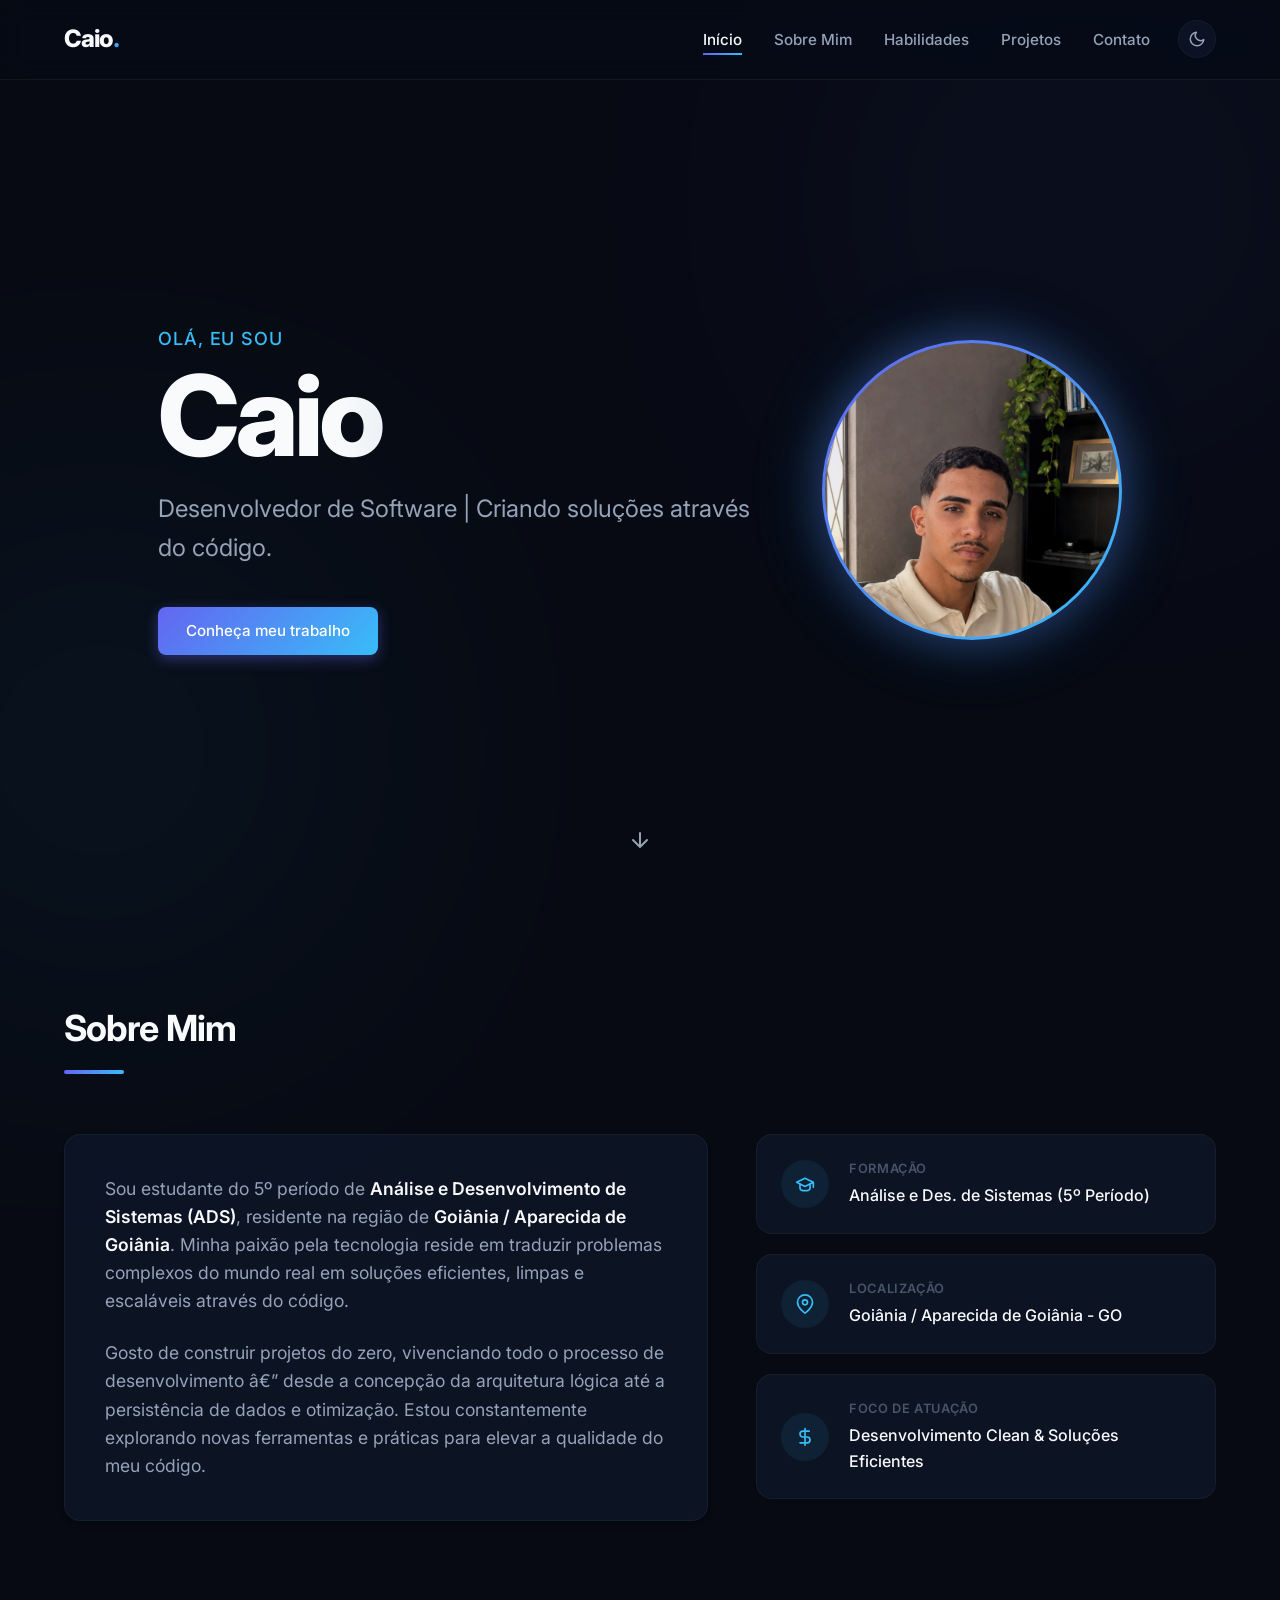
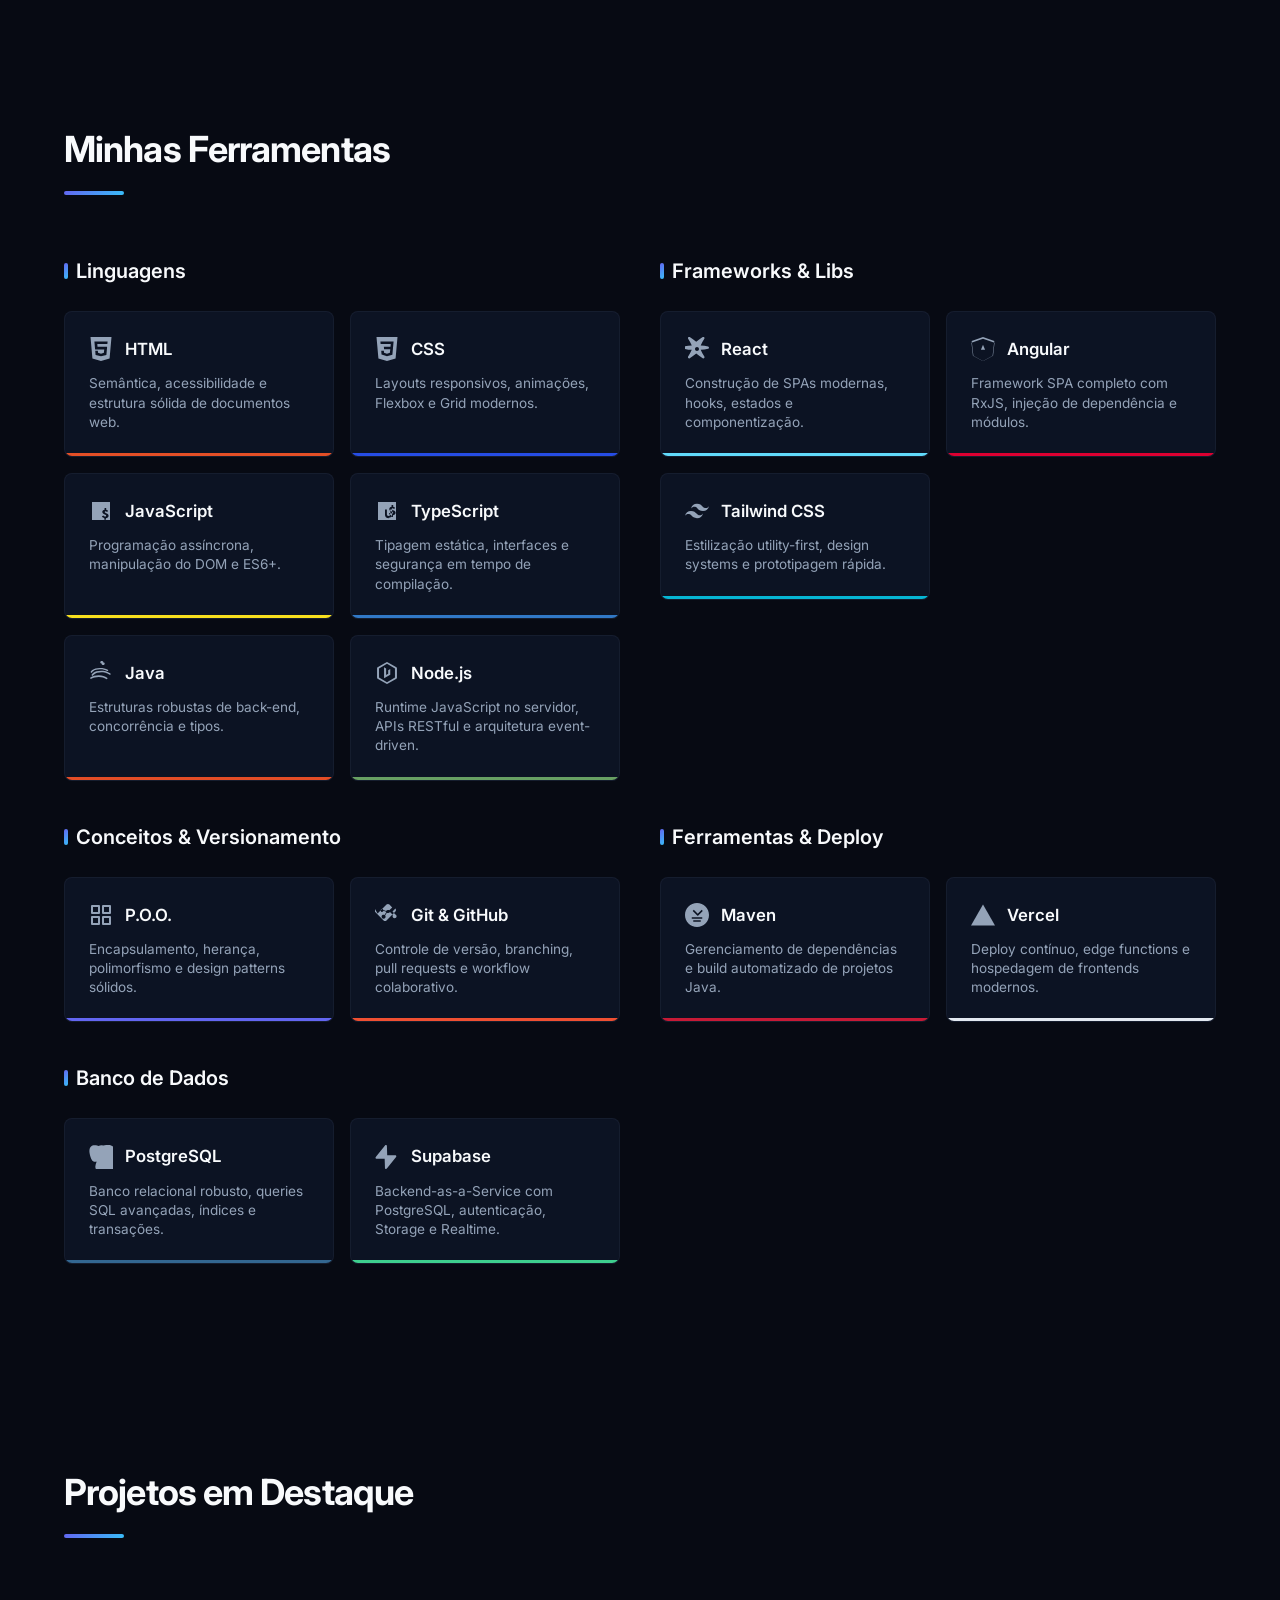
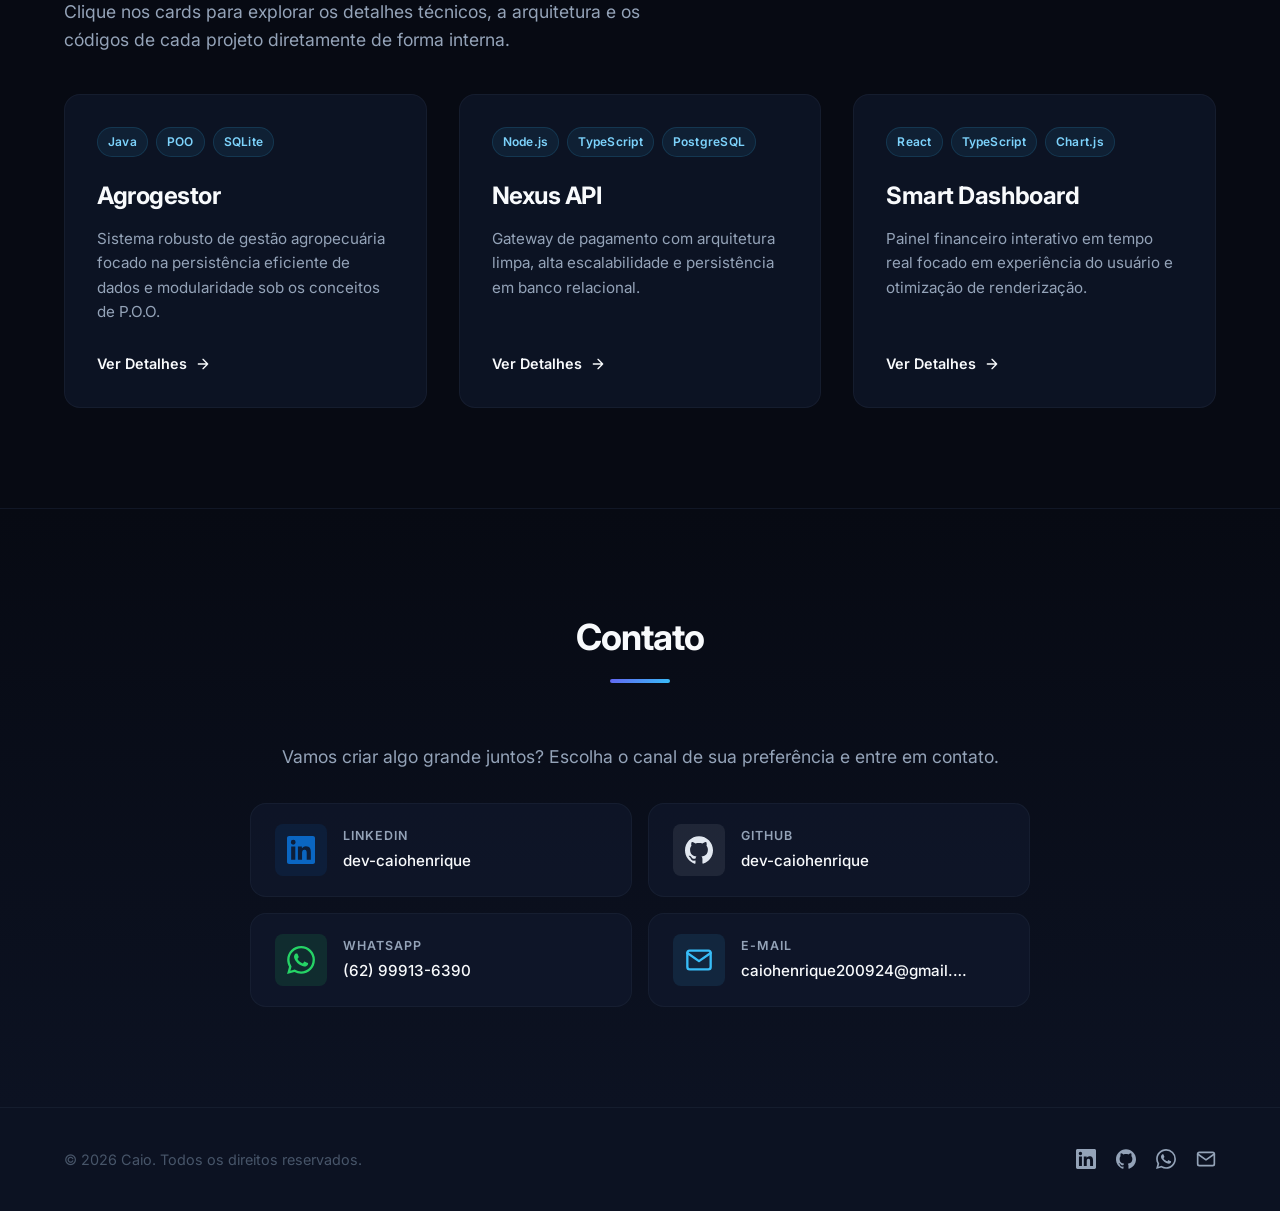
==== commit d71182a4: "fix: corrige acentuacao e codificacao de caracteres no texto" ====
--- a/index.html
+++ b/index.html
@@ -3,7 +3,7 @@
 <head>
     <meta charset="UTF-8">
     <meta name="viewport" content="width=device-width, initial-scale=1.0">
-    <meta name="description" content="PortfÃ³lio de Caio - Desenvolvedor de Software. Estudante de ADS, especialista em criar soluÃ§Ãµes eficientes utilizando JavaScript, TypeScript, React e Java.">
+    <meta name="description" content="Portfólio de Caio - Desenvolvedor de Software. Estudante de ADS, especialista em criar soluções eficientes utilizando JavaScript, TypeScript, React e Java.">
     <meta name="author" content="Caio">
     <meta name="theme-color" content="#090D16">
     <title>Caio | Desenvolvedor de Software</title>
@@ -14,7 +14,7 @@
     <link href="https://fonts.googleapis.com/css2?family=Inter:wght@300;400;500;600;700;800&display=swap" rel="stylesheet">
     
     <!-- Stylesheet -->
-    <link rel="stylesheet" href="style.css">
+    <link rel="stylesheet" href="src/style.css">
 </head>
 <body>
 
@@ -22,16 +22,16 @@
     <div class="bg-glow bg-glow-1"></div>
     <div class="bg-glow bg-glow-2"></div>
 
-    <!-- CabeÃ§alho / NavegaÃ§Ã£o -->
+    <!-- Cabeçalho / Navegação -->
     <header class="header">
         <div class="container navbar">
             <a href="#" class="logo">Caio<span>.</span></a>
 
-            <!-- Lado direito: links (desktop) + aÃ§Ãµes (tema + hamburguer) -->
+            <!-- Lado direito: links (desktop) + ações (tema + hamburguer) -->
             <div class="nav-right">
                 <nav class="nav" id="primary-navigation">
                     <ul class="nav-list">
-                        <li><a href="#inicio" class="nav-link active">InÃ­cio</a></li>
+                        <li><a href="#inicio" class="nav-link active">Início</a></li>
                         <li><a href="#sobre" class="nav-link">Sobre Mim</a></li>
                         <li><a href="#habilidades" class="nav-link">Habilidades</a></li>
                         <li><a href="#projetos" class="nav-link">Projetos</a></li>
@@ -39,7 +39,7 @@
                     </ul>
                 </nav>
                 <div class="nav-actions">
-                    <!-- BotÃ£o de tema: sempre visÃ­vel -->
+                    <!-- Botão de tema: sempre visível -->
                     <button class="theme-toggle" id="theme-toggle-btn" aria-label="Alternar tema claro/escuro" title="Alternar tema">
                         <svg class="icon-moon" xmlns="http://www.w3.org/2000/svg" width="18" height="18" viewBox="0 0 24 24" fill="none" stroke="currentColor" stroke-width="2" stroke-linecap="round" stroke-linejoin="round">
                             <path d="M21 12.79A9 9 0 1 1 11.21 3 7 7 0 0 0 21 12.79z"/>
@@ -56,7 +56,7 @@
                             <line x1="18.36" y1="5.64" x2="19.78" y2="4.22"/>
                         </svg>
                     </button>
-                    <!-- Hamburguer: visÃ­vel sÃ³ no mobile -->
+                    <!-- Hamburguer: visível só no mobile -->
                     <button class="mobile-nav-toggle" aria-label="Abrir menu" aria-controls="primary-navigation" aria-expanded="false">
                         <span class="hamburger"></span>
                     </button>
@@ -73,11 +73,11 @@
         <section id="inicio" class="hero-section">
             <div class="container hero-container">
                 <div class="hero-content">
-                    <p class="hero-tagline">OlÃ¡, eu sou</p>
+                    <p class="hero-tagline">Olá, eu sou</p>
                     <h1 class="hero-title">Caio</h1>
-                    <p class="hero-subtitle">Desenvolvedor de Software | Criando soluÃ§Ãµes atravÃ©s do cÃ³digo.</p>
+                    <p class="hero-subtitle">Desenvolvedor de Software | Criando soluções através do código.</p>
                     <div class="hero-actions">
-                        <a href="#projetos" class="btn btn-primary">ConheÃ§a meu trabalho</a>
+                        <a href="#projetos" class="btn btn-primary">Conheça meu trabalho</a>
                     </div>
                 </div>
 
@@ -85,13 +85,13 @@
                 <div class="hero-photo-wrapper">
                     <div class="hero-photo-glow"></div>
                     <div class="hero-photo-ring">
-                        <img src="caio-profile.jpg" alt="Foto de Caio" class="hero-photo" />
+                        <img src="src/caio-profile.jpg" alt="Foto de Caio" class="hero-photo" />
                         <div class="hero-photo-overlay"></div>
                     </div>
                 </div>
             </div>
             <div class="hero-scroll-indicator">
-                <a href="#sobre" aria-label="Rolar para a seÃ§Ã£o sobre mim">
+                <a href="#sobre" aria-label="Rolar para a seção sobre mim">
                     <svg class="scroll-arrow" viewBox="0 0 24 24" fill="none" xmlns="http://www.w3.org/2000/svg">
                         <path d="M12 5V19M12 19L5 12M12 19L19 12" stroke="currentColor" stroke-width="2" stroke-linecap="round" stroke-linejoin="round"/>
                     </svg>
@@ -109,10 +109,10 @@
                 <div class="about-grid">
                     <div class="about-text-card">
                         <p class="about-paragraph">
-                            Sou estudante do 5Âº perÃ­odo de <strong>AnÃ¡lise e Desenvolvimento de Sistemas (ADS)</strong>, residente na regiÃ£o de <strong>GoiÃ¢nia / Aparecida de GoiÃ¢nia</strong>. Minha paixÃ£o pela tecnologia reside em traduzir problemas complexos do mundo real em soluÃ§Ãµes eficientes, limpas e escalÃ¡veis atravÃ©s do cÃ³digo.
+                            Sou estudante do 5º período de <strong>Análise e Desenvolvimento de Sistemas (ADS)</strong>, residente na região de <strong>Goiânia / Aparecida de Goiânia</strong>. Minha paixão pela tecnologia reside em traduzir problemas complexos do mundo real em soluções eficientes, limpas e escaláveis através do código.
                         </p>
                         <p class="about-paragraph">
-                            Gosto de construir projetos do zero, vivenciando todo o processo de desenvolvimento â€” desde a concepÃ§Ã£o da arquitetura lÃ³gica atÃ© a persistÃªncia de dados e otimizaÃ§Ã£o. Estou constantemente explorando novas ferramentas e prÃ¡ticas para elevar a qualidade do meu cÃ³digo.
+                            Gosto de construir projetos do zero, vivenciando todo o processo de desenvolvimento â€” desde a concepção da arquitetura lógica até a persistência de dados e otimização. Estou constantemente explorando novas ferramentas e práticas para elevar a qualidade do meu código.
                         </p>
                     </div>
                     
@@ -122,8 +122,8 @@
                                 <svg width="20" height="20" viewBox="0 0 24 24" fill="none" stroke="currentColor" stroke-width="2" stroke-linecap="round" stroke-linejoin="round"><path d="M22 10v6M2 10l10-5 10 5-10 5z"/><path d="M6 12v5c0 2 2 3 6 3s6-1 6-3v-5"/></svg>
                             </span>
                             <div class="info-content">
-                                <span class="info-label">FormaÃ§Ã£o</span>
-                                <span class="info-val">AnÃ¡lise e Des. de Sistemas (5Âº PerÃ­odo)</span>
+                                <span class="info-label">Formação</span>
+                                <span class="info-val">Análise e Des. de Sistemas (5º Período)</span>
                             </div>
                         </div>
                         <div class="info-item">
@@ -131,8 +131,8 @@
                                 <svg width="20" height="20" viewBox="0 0 24 24" fill="none" stroke="currentColor" stroke-width="2" stroke-linecap="round" stroke-linejoin="round"><path d="M21 10c0 7-9 13-9 13s-9-6-9-13a9 9 0 0 1 18 0z"/><circle cx="12" cy="10" r="3"/></svg>
                             </span>
                             <div class="info-content">
-                                <span class="info-label">LocalizaÃ§Ã£o</span>
-                                <span class="info-val">GoiÃ¢nia / Aparecida de GoiÃ¢nia - GO</span>
+                                <span class="info-label">Localização</span>
+                                <span class="info-val">Goiânia / Aparecida de Goiânia - GO</span>
                             </div>
                         </div>
                         <div class="info-item">
@@ -140,8 +140,8 @@
                                 <svg width="20" height="20" viewBox="0 0 24 24" fill="none" stroke="currentColor" stroke-width="2" stroke-linecap="round" stroke-linejoin="round"><path d="M12 2v20M17 5H9.5a3.5 3.5 0 0 0 0 7h5a3.5 3.5 0 0 1 0 7H6"/></svg>
                             </span>
                             <div class="info-content">
-                                <span class="info-label">Foco de AtuaÃ§Ã£o</span>
-                                <span class="info-val">Desenvolvimento Clean & SoluÃ§Ãµes Eficientes</span>
+                                <span class="info-label">Foco de Atuação</span>
+                                <span class="info-val">Desenvolvimento Clean & Soluções Eficientes</span>
                             </div>
                         </div>
                     </div>
@@ -311,7 +311,7 @@
                     <div class="section-divider"></div>
                 </div>
                 
-                <p class="projects-intro">Clique nos cards para explorar os detalhes tÃ©cnicos, a arquitetura e os cÃ³digos de cada projeto diretamente de forma interna.</p>
+                <p class="projects-intro">Clique nos cards para explorar os detalhes técnicos, a arquitetura e os códigos de cada projeto diretamente de forma interna.</p>
                 
                 <div class="projects-grid">
                     <!-- Card 1: Agrogestor -->
@@ -324,7 +324,7 @@
                                 <span class="project-tag">SQLite</span>
                             </div>
                             <h3 class="project-card-title">Agrogestor</h3>
-                            <p class="project-card-desc">Sistema robusto de gestÃ£o agropecuÃ¡ria focado na persistÃªncia eficiente de dados e modularidade sob os conceitos de P.O.O.</p>
+                            <p class="project-card-desc">Sistema robusto de gestão agropecuária focado na persistência eficiente de dados e modularidade sob os conceitos de P.O.O.</p>
                             <span class="project-card-more">
                                 Ver Detalhes 
                                 <svg width="16" height="16" viewBox="0 0 24 24" fill="none" stroke="currentColor" stroke-width="2" stroke-linecap="round" stroke-linejoin="round"><path d="M5 12h14M12 5l7 7-7 7"/></svg>
@@ -342,7 +342,7 @@
                                 <span class="project-tag">PostgreSQL</span>
                             </div>
                             <h3 class="project-card-title">Nexus API</h3>
-                            <p class="project-card-desc">Gateway de pagamento com arquitetura limpa, alta escalabilidade e persistÃªncia em banco relacional.</p>
+                            <p class="project-card-desc">Gateway de pagamento com arquitetura limpa, alta escalabilidade e persistência em banco relacional.</p>
                             <span class="project-card-more">
                                 Ver Detalhes 
                                 <svg width="16" height="16" viewBox="0 0 24 24" fill="none" stroke="currentColor" stroke-width="2" stroke-linecap="round" stroke-linejoin="round"><path d="M5 12h14M12 5l7 7-7 7"/></svg>
@@ -360,7 +360,7 @@
                                 <span class="project-tag">Chart.js</span>
                             </div>
                             <h3 class="project-card-title">Smart Dashboard</h3>
-                            <p class="project-card-desc">Painel financeiro interativo em tempo real focado em experiÃªncia do usuÃ¡rio e otimizaÃ§Ã£o de renderizaÃ§Ã£o.</p>
+                            <p class="project-card-desc">Painel financeiro interativo em tempo real focado em experiência do usuário e otimização de renderização.</p>
                             <span class="project-card-more">
                                 Ver Detalhes 
                                 <svg width="16" height="16" viewBox="0 0 24 24" fill="none" stroke="currentColor" stroke-width="2" stroke-linecap="round" stroke-linejoin="round"><path d="M5 12h14M12 5l7 7-7 7"/></svg>
@@ -437,7 +437,7 @@
         </section>
     </main>
 
-    <!-- RodapÃ© -->
+    <!-- Rodapé -->
     <footer class="footer">
         <div class="container footer-content">
             <p class="copyright">&copy; 2026 Caio. Todos os direitos reservados.</p>
@@ -458,32 +458,32 @@
         </div>
     </footer>
 
-    <!-- MODAL OVERLAY (Estrutura Ãºnica gerenciada dinamicamente via JS) -->
+    <!-- MODAL OVERLAY (Estrutura única gerenciada dinamicamente via JS) -->
     <div class="modal-overlay" id="project-modal" aria-hidden="true" role="dialog">
         <div class="modal-wrapper">
             <button class="modal-close" aria-label="Fechar modal" id="modal-close-btn">&times;</button>
             <div class="modal-body">
-                <!-- TÃ­tulo e Tags -->
+                <!-- Título e Tags -->
                 <div class="modal-meta">
                     <div class="modal-tags" id="modal-tags">
                         <!-- Gerado Dinamicamente -->
                     </div>
-                    <h2 class="modal-title" id="modal-title">TÃ­tulo do Projeto</h2>
+                    <h2 class="modal-title" id="modal-title">Título do Projeto</h2>
                 </div>
                 
                 <!-- Interface do Modal: Painel de Abas -->
                 <div class="modal-layout">
-                    <!-- Abas de NavegaÃ§Ã£o (Esquerda/Topo) -->
+                    <!-- Abas de Navegação (Esquerda/Topo) -->
                     <div class="modal-tabs">
-                        <button class="tab-btn active" data-tab="visao-geral">VisÃ£o Geral</button>
+                        <button class="tab-btn active" data-tab="visao-geral">Visão Geral</button>
                         <button class="tab-btn" data-tab="arquitetura">Arquitetura</button>
-                        <button class="tab-btn" data-tab="codigo">Trecho de CÃ³digo</button>
+                        <button class="tab-btn" data-tab="codigo">Trecho de Código</button>
                         <button class="tab-btn" data-tab="desafios">Desafios Resolvidos</button>
                     </div>
                     
-                    <!-- ConteÃºdo das Abas (Direita/Base) -->
+                    <!-- Conteúdo das Abas (Direita/Base) -->
                     <div class="modal-tab-content">
-                        <!-- Aba 1: VisÃ£o Geral -->
+                        <!-- Aba 1: Visão Geral -->
                         <div class="tab-pane active" id="tab-visao-geral">
                             <!-- Gerado via JS -->
                         </div>
@@ -493,7 +493,7 @@
                             <!-- Gerado via JS -->
                         </div>
                         
-                        <!-- Aba 3: CÃ³digo -->
+                        <!-- Aba 3: Código -->
                         <div class="tab-pane" id="tab-codigo">
                             <!-- Gerado via JS -->
                         </div>
@@ -509,7 +509,7 @@
     </div>
 
     <!-- Scripts -->
-    <script src="script.js"></script>
+    <script src="src/script.js"></script>
 </body>
 </html>
 
--- a/src/style.css
+++ b/src/style.css
@@ -0,0 +1,1748 @@
+/* ==========================================================================
+   DESIGN SYSTEM & CUSTOM PROPERTIES
+   ========================================================================== */
+:root {
+    /* Cores do Dark Mode Premium */
+    --bg-primary: #070a13;
+    --bg-secondary: #0c1222;
+    --bg-card: rgba(18, 26, 47, 0.6);
+    --bg-card-hover: rgba(28, 38, 65, 0.8);
+    --border-color: rgba(30, 41, 59, 0.5);
+    --border-color-hover: rgba(56, 189, 248, 0.4);
+    
+    /* Cores de Destaque e Gradientes */
+    --accent: #38bdf8;
+    --accent-light: #7dd3fc;
+    --accent-gradient: linear-gradient(135deg, #6366f1 0%, #38bdf8 100%);
+    --accent-glow: rgba(56, 189, 248, 0.15);
+    
+    /* Cores de Texto */
+    --text-primary: #f8fafc;
+    --text-secondary: #94a3b8;
+    --text-muted: #475569;
+    
+    /* Tipografia */
+    --font-family: 'Inter', sans-serif;
+    
+    /* Efeitos e Bordas */
+    --radius-sm: 8px;
+    --radius-md: 16px;
+    --radius-lg: 24px;
+    --shadow-sm: 0 4px 6px -1px rgba(0, 0, 0, 0.1), 0 2px 4px -1px rgba(0, 0, 0, 0.06);
+    --shadow-md: 0 10px 15px -3px rgba(0, 0, 0, 0.3), 0 4px 6px -2px rgba(0, 0, 0, 0.05);
+    --shadow-glow: 0 0 25px rgba(56, 189, 248, 0.15);
+    
+    /* Transições */
+    --transition-fast: 0.2s cubic-bezier(0.4, 0, 0.2, 1);
+    --transition-smooth: 0.4s cubic-bezier(0.16, 1, 0.3, 1);
+}
+
+/* ==========================================================================
+   TEMA CLARO (LIGHT MODE)
+   ========================================================================== */
+:root.light-theme {
+    /* Cores do Light Mode */
+    --bg-primary: #f0f4fc;
+    --bg-secondary: #e2e8f7;
+    --bg-card: rgba(255, 255, 255, 0.75);
+    --bg-card-hover: rgba(255, 255, 255, 0.95);
+    --border-color: rgba(99, 125, 190, 0.18);
+    --border-color-hover: rgba(56, 189, 248, 0.5);
+
+    /* Cores de Destaque permanecem as mesmas */
+    --accent: #2563eb;
+    --accent-light: #3b82f6;
+    --accent-gradient: linear-gradient(135deg, #6366f1 0%, #2563eb 100%);
+    --accent-glow: rgba(37, 99, 235, 0.12);
+
+    /* Cores de Texto */
+    --text-primary: #0f172a;
+    --text-secondary: #475569;
+    --text-muted: #94a3b8;
+
+    /* Sombras adaptadas ao fundo claro */
+    --shadow-sm: 0 4px 6px -1px rgba(15, 23, 42, 0.07), 0 2px 4px -1px rgba(15, 23, 42, 0.04);
+    --shadow-md: 0 10px 25px -3px rgba(15, 23, 42, 0.12), 0 4px 6px -2px rgba(15, 23, 42, 0.06);
+    --shadow-glow: 0 0 25px rgba(37, 99, 235, 0.18);
+}
+
+/* Reset Geral */
+*, *::before, *::after {
+    box-sizing: border-box;
+    margin: 0;
+    padding: 0;
+}
+
+html {
+    scroll-behavior: smooth;
+    font-size: 16px;
+}
+
+body {
+    background-color: var(--bg-primary);
+    color: var(--text-primary);
+    font-family: var(--font-family);
+    line-height: 1.6;
+    overflow-x: hidden;
+    -webkit-font-smoothing: antialiased;
+}
+
+/* Ocultar barra de rolagem ao abrir modal */
+body.modal-open {
+    overflow: hidden;
+}
+
+/* Scrollbar Customizado */
+::-webkit-scrollbar {
+    width: 10px;
+}
+
+::-webkit-scrollbar-track {
+    background: var(--bg-primary);
+}
+
+::-webkit-scrollbar-thumb {
+    background: rgba(30, 41, 59, 0.8);
+    border-radius: 5px;
+    border: 2px solid var(--bg-primary);
+}
+
+::-webkit-scrollbar-thumb:hover {
+    background: rgba(56, 189, 248, 0.5);
+}
+
+/* ==========================================================================
+   ELEMENTOS DE DECORAÇÃO DE FUNDO (GLOW BUBBLES)
+   ========================================================================== */
+.bg-glow {
+    position: absolute;
+    width: 600px;
+    height: 600px;
+    border-radius: 50%;
+    filter: blur(160px);
+    z-index: -1;
+    pointer-events: none;
+    opacity: 0.15;
+}
+
+.bg-glow-1 {
+    top: -100px;
+    right: -100px;
+    background: radial-gradient(circle, #6366f1 0%, transparent 70%);
+}
+
+.bg-glow-2 {
+    top: 50%;
+    left: -200px;
+    background: radial-gradient(circle, #38bdf8 0%, transparent 70%);
+}
+
+/* ==========================================================================
+   LAYOUT E UTILITY CLASSES
+   ========================================================================== */
+.container {
+    width: 90%;
+    max-width: 1200px;
+    margin: 0 auto;
+}
+
+.section {
+    padding: 100px 0;
+}
+
+.section-header {
+    margin-bottom: 60px;
+}
+
+.section-header.center {
+    text-align: center;
+    display: flex;
+    flex-direction: column;
+    align-items: center;
+}
+
+.section-title {
+    font-size: 2.25rem;
+    font-weight: 700;
+    letter-spacing: -0.025em;
+    color: var(--text-primary);
+    position: relative;
+    display: inline-block;
+}
+
+.section-divider {
+    width: 60px;
+    height: 4px;
+    background: var(--accent-gradient);
+    border-radius: 2px;
+    margin-top: 12px;
+}
+
+.section-divider.center {
+    margin-left: auto;
+    margin-right: auto;
+}
+
+/* Botões */
+.btn {
+    display: inline-flex;
+    align-items: center;
+    justify-content: center;
+    padding: 12px 28px;
+    font-family: var(--font-family);
+    font-size: 0.95rem;
+    font-weight: 500;
+    border-radius: var(--radius-sm);
+    text-decoration: none;
+    transition: var(--transition-fast);
+    cursor: pointer;
+    border: none;
+}
+
+.btn-primary {
+    background: var(--accent-gradient);
+    color: #fff;
+    box-shadow: 0 4px 14px rgba(99, 102, 241, 0.4);
+    position: relative;
+    overflow: hidden;
+    z-index: 1;
+}
+
+.btn-primary::before {
+    content: '';
+    position: absolute;
+    top: 0;
+    left: 0;
+    width: 100%;
+    height: 100%;
+    background: linear-gradient(135deg, #38bdf8 0%, #6366f1 100%);
+    opacity: 0;
+    z-index: -1;
+    transition: var(--transition-fast);
+}
+
+.btn-primary:hover {
+    transform: translateY(-2px);
+    box-shadow: 0 6px 20px rgba(99, 102, 241, 0.6);
+}
+
+.btn-primary:hover::before {
+    opacity: 1;
+}
+
+.btn-secondary {
+    background: rgba(30, 41, 59, 0.5);
+    color: var(--text-primary);
+    border: 1px solid var(--border-color);
+}
+
+.btn-secondary:hover {
+    background: rgba(30, 41, 59, 0.8);
+    border-color: var(--accent);
+    color: #fff;
+}
+
+/* ==========================================================================
+   CABEÇALHO & NAVBAR (GLASSMORPHISM)
+   ========================================================================== */
+.header {
+    position: fixed;
+    top: 0;
+    left: 0;
+    width: 100%;
+    height: 80px;
+    z-index: 100;
+    background: rgba(7, 10, 19, 0.7);
+    backdrop-filter: blur(12px) saturate(180%);
+    border-bottom: 1px solid rgba(255, 255, 255, 0.05);
+    display: flex;
+    align-items: center;
+    transition: var(--transition-fast);
+}
+
+.navbar {
+    display: flex;
+    justify-content: space-between;
+    align-items: center;
+}
+
+/* Agrupa o botão de tema + hamburguer — SEMPRE visível */
+.nav-actions {
+    display: flex;
+    align-items: center;
+    gap: 16px;
+    z-index: 110;
+}
+
+/* Wrapper do lado direito da navbar: links + botões */
+.nav-right {
+    display: flex;
+    align-items: center;
+    gap: 28px;
+}
+
+/* No desktop: nav é exibido normalmente dentro de .nav-right */
+
+/* ==========================================================================
+   BOTÃO DE ALTERNÂNCIA DE TEMA
+   ========================================================================== */
+.theme-toggle {
+    display: flex !important;
+    align-items: center;
+    justify-content: center;
+    width: 38px;
+    height: 38px;
+    border-radius: 50%;
+    border: 1px solid var(--border-color);
+    background: var(--bg-card);
+    backdrop-filter: blur(8px);
+    color: var(--text-secondary);
+    cursor: pointer;
+    transition: var(--transition-fast);
+    position: relative;
+    overflow: hidden;
+    flex-shrink: 0;
+}
+
+.theme-toggle:hover {
+    border-color: var(--accent);
+    color: var(--accent);
+    background: var(--accent-glow);
+    box-shadow: 0 0 16px var(--accent-glow);
+    transform: scale(1.08);
+}
+
+/* Ícones do toggle: sol e lua */
+.theme-toggle .icon-moon,
+.theme-toggle .icon-sun {
+    position: absolute;
+    transition: opacity 0.3s ease, transform 0.4s cubic-bezier(0.16, 1, 0.3, 1);
+}
+
+/* Estado padrão (dark mode): mostra lua, esconde sol */
+.theme-toggle .icon-moon {
+    opacity: 1;
+    transform: rotate(0deg) scale(1);
+}
+
+.theme-toggle .icon-sun {
+    opacity: 0;
+    transform: rotate(90deg) scale(0.6);
+}
+
+/* Estado light mode: mostra sol, esconde lua */
+:root.light-theme .theme-toggle .icon-moon {
+    opacity: 0;
+    transform: rotate(-90deg) scale(0.6);
+}
+
+:root.light-theme .theme-toggle .icon-sun {
+    opacity: 1;
+    transform: rotate(0deg) scale(1);
+}
+
+/* Item de lista que contém o botão de tema na navbar */
+.nav-theme-item {
+    display: flex;
+    align-items: center;
+}
+
+.logo {
+    font-size: 1.5rem;
+    font-weight: 800;
+    color: var(--text-primary);
+    text-decoration: none;
+    letter-spacing: -0.05em;
+}
+
+.logo span {
+    background: var(--accent-gradient);
+    -webkit-background-clip: text;
+    -webkit-text-fill-color: transparent;
+}
+
+.nav-list {
+    display: flex;
+    list-style: none;
+    gap: 32px;
+    align-items: center;
+}
+
+.nav-link {
+    color: var(--text-secondary);
+    text-decoration: none;
+    font-size: 0.95rem;
+    font-weight: 500;
+    transition: var(--transition-fast);
+    position: relative;
+    padding: 6px 0;
+}
+
+.nav-link::after {
+    content: '';
+    position: absolute;
+    bottom: 0;
+    left: 0;
+    width: 0;
+    height: 2px;
+    background: var(--accent-gradient);
+    transition: var(--transition-fast);
+}
+
+.nav-link:hover, .nav-link.active {
+    color: var(--text-primary);
+}
+
+.nav-link.active::after, .nav-link:hover::after {
+    width: 100%;
+}
+
+/* Mobile Nav Toggle */
+.mobile-nav-toggle {
+    display: none;
+    background: none;
+    border: none;
+    cursor: pointer;
+    padding: 10px;
+    z-index: 110;
+}
+
+/* Light mode: cabeçalho mais claro */
+:root.light-theme .header {
+    background: rgba(240, 244, 252, 0.75);
+    border-bottom-color: rgba(99, 125, 190, 0.15);
+}
+
+/* Light mode: scrollbar */
+:root.light-theme ::-webkit-scrollbar-track {
+    background: var(--bg-secondary);
+}
+
+:root.light-theme ::-webkit-scrollbar-thumb {
+    background: rgba(99, 125, 190, 0.3);
+    border-color: var(--bg-secondary);
+}
+
+:root.light-theme ::-webkit-scrollbar-thumb:hover {
+    background: rgba(37, 99, 235, 0.5);
+}
+
+/* Light mode: glow bubbles adaptadas */
+:root.light-theme .bg-glow-1 {
+    opacity: 0.06;
+}
+
+:root.light-theme .bg-glow-2 {
+    opacity: 0.07;
+}
+
+/* Light mode: modal */
+:root.light-theme .modal-wrapper {
+    background: #f8faff;
+}
+
+:root.light-theme .modal-overlay {
+    background: rgba(15, 23, 42, 0.5);
+}
+
+/* Light mode: code window */
+:root.light-theme .code-window {
+    background: #1e2535;
+}
+
+.hamburger {
+    display: block;
+    width: 24px;
+    height: 2px;
+    background: var(--text-primary);
+    position: relative;
+    transition: var(--transition-fast);
+}
+
+.hamburger::before, .hamburger::after {
+    content: '';
+    position: absolute;
+    width: 24px;
+    height: 2px;
+    background: var(--text-primary);
+    left: 0;
+    transition: var(--transition-fast);
+}
+
+.hamburger::before { top: -8px; }
+.hamburger::after { top: 8px; }
+
+/* ==========================================================================
+   HERO SECTION
+   ========================================================================== */
+.hero-section {
+    min-height: 100vh;
+    display: flex;
+    align-items: center;
+    position: relative;
+    padding-top: 80px;
+}
+
+.hero-container {
+    display: flex;
+    flex-direction: row;
+    justify-content: center;
+    align-items: center;
+    gap: 64px;
+}
+
+.hero-content {
+    max-width: 600px;
+    flex: 1;
+}
+
+/* ==========================================================================
+   FOTO DE PERFIL DO HERO
+   ========================================================================== */
+.hero-photo-wrapper {
+    position: relative;
+    flex-shrink: 0;
+    display: flex;
+    align-items: center;
+    justify-content: center;
+}
+
+/* Glow de fundo pulsante */
+.hero-photo-glow {
+    position: absolute;
+    width: 340px;
+    height: 340px;
+    border-radius: 50%;
+    background: radial-gradient(circle, rgba(99, 102, 241, 0.25) 0%, rgba(56, 189, 248, 0.15) 50%, transparent 70%);
+    filter: blur(30px);
+    animation: photoGlow 4s ease-in-out infinite alternate;
+    z-index: 0;
+}
+
+@keyframes photoGlow {
+    from { transform: scale(0.95); opacity: 0.7; }
+    to   { transform: scale(1.05); opacity: 1; }
+}
+
+/* Anel com borda gradiente animada */
+.hero-photo-ring {
+    position: relative;
+    width: 300px;
+    height: 300px;
+    border-radius: 50%;
+    padding: 3px;
+    background: var(--accent-gradient);
+    z-index: 1;
+    animation: ringRotate 8s linear infinite;
+    box-shadow:
+        0 0 40px rgba(99, 102, 241, 0.3),
+        0 0 80px rgba(56, 189, 248, 0.15);
+}
+
+@keyframes ringRotate {
+    from { background: linear-gradient(0deg,   #6366f1 0%, #38bdf8 100%); }
+    25%  { background: linear-gradient(90deg,  #6366f1 0%, #38bdf8 100%); }
+    50%  { background: linear-gradient(180deg, #6366f1 0%, #38bdf8 100%); }
+    75%  { background: linear-gradient(270deg, #6366f1 0%, #38bdf8 100%); }
+    to   { background: linear-gradient(360deg, #6366f1 0%, #38bdf8 100%); }
+}
+
+/* Foto em si */
+.hero-photo {
+    width: 100%;
+    height: 100%;
+    object-fit: cover;
+    object-position: center top;
+    border-radius: 50%;
+    display: block;
+    filter: brightness(0.92) contrast(1.05) saturate(0.9);
+    transition: filter var(--transition-smooth);
+}
+
+.hero-photo-wrapper:hover .hero-photo {
+    filter: brightness(1) contrast(1.05) saturate(1);
+}
+
+/* Overlay sutil para integrar ao tema escuro */
+.hero-photo-overlay {
+    position: absolute;
+    inset: 3px;
+    border-radius: 50%;
+    background: radial-gradient(
+        circle at 30% 20%,
+        rgba(99, 102, 241, 0.08) 0%,
+        transparent 60%
+    );
+    pointer-events: none;
+    z-index: 2;
+}
+
+/* Light mode: ajusta o glow e overlay */
+:root.light-theme .hero-photo-glow {
+    background: radial-gradient(circle, rgba(99, 102, 241, 0.15) 0%, rgba(37, 99, 235, 0.08) 50%, transparent 70%);
+}
+
+:root.light-theme .hero-photo {
+    filter: brightness(1) contrast(1.02) saturate(0.95);
+}
+
+
+.hero-tagline {
+    font-size: 1.125rem;
+    color: var(--accent);
+    font-weight: 500;
+    margin-bottom: 12px;
+    letter-spacing: 0.05em;
+    text-transform: uppercase;
+}
+
+.hero-title {
+    font-size: clamp(3.5rem, 10vw, 7rem);
+    font-weight: 800;
+    line-height: 0.9;
+    letter-spacing: -0.04em;
+    margin-bottom: 24px;
+    background: linear-gradient(to right, var(--text-primary) 30%, #94a3b8 100%);
+    -webkit-background-clip: text;
+    -webkit-text-fill-color: transparent;
+}
+
+.hero-subtitle {
+    font-size: clamp(1.125rem, 3vw, 1.5rem);
+    color: var(--text-secondary);
+    font-weight: 400;
+    margin-bottom: 40px;
+    max-width: 600px;
+}
+
+.hero-scroll-indicator {
+    position: absolute;
+    bottom: 40px;
+    left: 50%;
+    transform: translateX(-50%);
+    animation: bounce 2s infinite;
+}
+
+.scroll-arrow {
+    width: 24px;
+    height: 24px;
+    color: var(--text-secondary);
+    transition: var(--transition-fast);
+}
+
+.scroll-arrow:hover {
+    color: var(--accent);
+}
+
+@keyframes bounce {
+    0%, 20%, 50%, 80%, 100% { transform: translate(-50%, 0); }
+    40% { transform: translate(-50%, -10px); }
+    60% { transform: translate(-50%, -5px); }
+}
+
+/* ==========================================================================
+   SOBRE MIM SECTION
+   ========================================================================== */
+.about-grid {
+    display: grid;
+    grid-template-columns: 1.4fr 1fr;
+    gap: 48px;
+    align-items: start;
+}
+
+.about-text-card {
+    background: var(--bg-card);
+    border: 1px solid var(--border-color);
+    padding: 40px;
+    border-radius: var(--radius-md);
+    box-shadow: var(--shadow-sm);
+    transition: var(--transition-fast);
+}
+
+.about-text-card:hover {
+    border-color: rgba(255, 255, 255, 0.1);
+    box-shadow: var(--shadow-md);
+}
+
+.about-paragraph {
+    font-size: 1.1rem;
+    color: var(--text-secondary);
+    margin-bottom: 24px;
+}
+
+.about-paragraph strong {
+    color: var(--text-primary);
+    font-weight: 600;
+}
+
+.about-paragraph:last-child {
+    margin-bottom: 0;
+}
+
+.about-info-sidebar {
+    display: flex;
+    flex-direction: column;
+    gap: 20px;
+}
+
+.info-item {
+    display: flex;
+    align-items: center;
+    gap: 20px;
+    background: var(--bg-card);
+    border: 1px solid var(--border-color);
+    padding: 24px;
+    border-radius: var(--radius-md);
+    transition: var(--transition-fast);
+}
+
+.info-item:hover {
+    transform: translateX(6px);
+    border-color: var(--border-color-hover);
+    box-shadow: var(--shadow-glow);
+}
+
+.info-icon {
+    width: 48px;
+    height: 48px;
+    border-radius: 50%;
+    background: rgba(56, 189, 248, 0.08);
+    color: var(--accent);
+    display: flex;
+    align-items: center;
+    justify-content: center;
+    flex-shrink: 0;
+}
+
+.info-content {
+    display: flex;
+    flex-direction: column;
+}
+
+.info-label {
+    font-size: 0.8rem;
+    color: var(--text-muted);
+    text-transform: uppercase;
+    letter-spacing: 0.05em;
+    font-weight: 600;
+    margin-bottom: 4px;
+}
+
+.info-val {
+    font-size: 1rem;
+    color: var(--text-primary);
+    font-weight: 500;
+}
+
+/* ==========================================================================
+   HABILIDADES (MINHAS FERRAMENTAS) SECTION
+   ========================================================================== */
+.skills-wrapper {
+    display: grid;
+    grid-template-columns: 1fr 1fr;
+    gap: 40px;
+}
+
+.skills-category-title {
+    font-size: 1.25rem;
+    font-weight: 600;
+    color: var(--text-primary);
+    margin-bottom: 24px;
+    position: relative;
+    padding-left: 12px;
+}
+
+.skills-category-title::before {
+    content: '';
+    position: absolute;
+    left: 0;
+    top: 50%;
+    transform: translateY(-50%);
+    width: 4px;
+    height: 16px;
+    background: var(--accent-gradient);
+    border-radius: 2px;
+}
+
+.skills-grid {
+    display: grid;
+    grid-template-columns: repeat(auto-fill, minmax(220px, 1fr));
+    gap: 16px;
+}
+
+.skill-card {
+    background: var(--bg-card);
+    border: 1px solid var(--border-color);
+    border-radius: var(--radius-sm);
+    padding: 24px;
+    transition: var(--transition-fast);
+    cursor: default;
+    position: relative;
+    overflow: hidden;
+}
+
+.skill-card::after {
+    content: '';
+    position: absolute;
+    bottom: 0;
+    left: 0;
+    width: 100%;
+    height: 3px;
+    background: transparent;
+    transition: var(--transition-fast);
+}
+
+.skill-header {
+    display: flex;
+    align-items: center;
+    gap: 12px;
+    margin-bottom: 12px;
+}
+
+.skill-icon {
+    width: 24px;
+    height: 24px;
+    color: var(--text-secondary);
+    transition: var(--transition-fast);
+}
+
+.skill-name {
+    font-size: 1.05rem;
+    font-weight: 600;
+    color: var(--text-primary);
+}
+
+.skill-desc {
+    font-size: 0.85rem;
+    color: var(--text-secondary);
+    line-height: 1.4;
+}
+
+/* Efeitos Específicos das Tecnologias no Hover */
+.skill-card:hover {
+    border-color: rgba(255, 255, 255, 0.1);
+    transform: translateY(-4px);
+    box-shadow: var(--shadow-md);
+}
+
+/* JavaScript amarela */
+.skill-card[data-tech="javascript"]:hover {
+    box-shadow: 0 4px 20px rgba(247, 223, 30, 0.06);
+}
+.skill-card[data-tech="javascript"]:hover .skill-icon { color: #f7df1e; }
+.skill-card[data-tech="javascript"]::after { background: #f7df1e; }
+
+/* TypeScript azul */
+.skill-card[data-tech="typescript"]:hover {
+    box-shadow: 0 4px 20px rgba(49, 120, 198, 0.08);
+}
+.skill-card[data-tech="typescript"]:hover .skill-icon { color: #3178c6; }
+.skill-card[data-tech="typescript"]::after { background: #3178c6; }
+
+/* React ciano */
+.skill-card[data-tech="react"]:hover {
+    box-shadow: 0 4px 20px rgba(97, 218, 251, 0.08);
+}
+.skill-card[data-tech="react"]:hover .skill-icon { color: #61dafb; }
+.skill-card[data-tech="react"]::after { background: #61dafb; }
+
+/* Java laranja/vermelho */
+.skill-card[data-tech="java"]:hover {
+    box-shadow: 0 4px 20px rgba(228, 77, 38, 0.08);
+}
+.skill-card[data-tech="java"]:hover .skill-icon { color: #e44d26; }
+.skill-card[data-tech="java"]::after { background: #e44d26; }
+
+/* POO indigo */
+.skill-card[data-tech="poo"]:hover {
+    box-shadow: 0 4px 20px rgba(99, 102, 241, 0.08);
+}
+.skill-card[data-tech="poo"]:hover .skill-icon { color: #6366f1; }
+.skill-card[data-tech="poo"]::after { background: #6366f1; }
+
+/* Git laranja */
+.skill-card[data-tech="git"]:hover {
+    box-shadow: 0 4px 20px rgba(240, 80, 50, 0.08);
+}
+.skill-card[data-tech="git"]:hover .skill-icon { color: #f05032; }
+.skill-card[data-tech="git"]::after { background: #f05032; }
+
+/* Node.js verde */
+.skill-card[data-tech="nodejs"]:hover {
+    box-shadow: 0 4px 20px rgba(104, 160, 99, 0.1);
+}
+.skill-card[data-tech="nodejs"]:hover .skill-icon { color: #68a063; }
+.skill-card[data-tech="nodejs"]::after { background: #68a063; }
+
+/* PostgreSQL azul aço */
+.skill-card[data-tech="postgresql"]:hover {
+    box-shadow: 0 4px 20px rgba(51, 103, 145, 0.1);
+}
+.skill-card[data-tech="postgresql"]:hover .skill-icon { color: #336791; }
+.skill-card[data-tech="postgresql"]::after { background: #336791; }
+
+/* Supabase verde esmeralda */
+.skill-card[data-tech="supabase"]:hover {
+    box-shadow: 0 4px 20px rgba(62, 207, 142, 0.1);
+}
+.skill-card[data-tech="supabase"]:hover .skill-icon { color: #3ecf8e; }
+.skill-card[data-tech="supabase"]::after { background: #3ecf8e; }
+
+/* HTML laranja-vermelho */
+.skill-card[data-tech="html"]:hover {
+    box-shadow: 0 4px 20px rgba(227, 79, 38, 0.1);
+}
+.skill-card[data-tech="html"]:hover .skill-icon { color: #e34f26; }
+.skill-card[data-tech="html"]::after { background: #e34f26; }
+
+/* CSS azul */
+.skill-card[data-tech="css"]:hover {
+    box-shadow: 0 4px 20px rgba(38, 77, 228, 0.1);
+}
+.skill-card[data-tech="css"]:hover .skill-icon { color: #264de4; }
+.skill-card[data-tech="css"]::after { background: #264de4; }
+
+/* Angular vermelho */
+.skill-card[data-tech="angular"]:hover {
+    box-shadow: 0 4px 20px rgba(221, 0, 49, 0.1);
+}
+.skill-card[data-tech="angular"]:hover .skill-icon { color: #dd0031; }
+.skill-card[data-tech="angular"]::after { background: #dd0031; }
+
+/* Tailwind ciano */
+.skill-card[data-tech="tailwind"]:hover {
+    box-shadow: 0 4px 20px rgba(6, 182, 212, 0.1);
+}
+.skill-card[data-tech="tailwind"]:hover .skill-icon { color: #06b6d4; }
+.skill-card[data-tech="tailwind"]::after { background: #06b6d4; }
+
+/* Maven vermelho-escuro */
+.skill-card[data-tech="maven"]:hover {
+    box-shadow: 0 4px 20px rgba(199, 26, 54, 0.1);
+}
+.skill-card[data-tech="maven"]:hover .skill-icon { color: #c71a36; }
+.skill-card[data-tech="maven"]::after { background: #c71a36; }
+
+/* Vercel branco/cinza claro */
+.skill-card[data-tech="vercel"]:hover {
+    box-shadow: 0 4px 20px rgba(200, 200, 200, 0.08);
+}
+.skill-card[data-tech="vercel"]:hover .skill-icon { color: #e2e8f0; }
+.skill-card[data-tech="vercel"]::after { background: #e2e8f0; }
+
+
+/* ==========================================================================
+   SEÇÃO DE PROJETOS (VITRINE DE CARDS)
+   ========================================================================== */
+.projects-intro {
+    color: var(--text-secondary);
+    font-size: 1.1rem;
+    max-width: 600px;
+    margin-bottom: 40px;
+}
+
+.projects-grid {
+    display: grid;
+    grid-template-columns: repeat(auto-fill, minmax(320px, 1fr));
+    gap: 32px;
+}
+
+.project-card {
+    background: var(--bg-card);
+    border: 1px solid var(--border-color);
+    border-radius: var(--radius-md);
+    padding: 32px;
+    cursor: pointer;
+    position: relative;
+    overflow: hidden;
+    display: flex;
+    flex-direction: column;
+    height: 100%;
+    transition: var(--transition-smooth);
+}
+
+/* Efeito de luz (glow) sutil na borda do card de projeto */
+.project-card::before {
+    content: '';
+    position: absolute;
+    top: 0;
+    left: 0;
+    width: 100%;
+    height: 100%;
+    background: radial-gradient(800px circle at var(--x, 0) var(--y, 0), rgba(255, 255, 255, 0.06), transparent 40%);
+    z-index: 1;
+    pointer-events: none;
+    opacity: 0;
+    transition: opacity 0.5s ease;
+}
+
+.project-card:hover::before {
+    opacity: 1;
+}
+
+.project-card-content {
+    position: relative;
+    z-index: 2;
+    display: flex;
+    flex-direction: column;
+    height: 100%;
+}
+
+.project-tags {
+    display: flex;
+    flex-wrap: wrap;
+    gap: 8px;
+    margin-bottom: 20px;
+}
+
+.project-tag {
+    font-size: 0.75rem;
+    font-weight: 600;
+    color: var(--accent-light);
+    background: rgba(56, 189, 248, 0.08);
+    border: 1px solid rgba(56, 189, 248, 0.15);
+    padding: 4px 10px;
+    border-radius: 20px;
+    letter-spacing: 0.02em;
+}
+
+.project-card-title {
+    font-size: 1.5rem;
+    font-weight: 700;
+    color: var(--text-primary);
+    margin-bottom: 12px;
+    letter-spacing: -0.02em;
+}
+
+.project-card-desc {
+    font-size: 0.95rem;
+    color: var(--text-secondary);
+    margin-bottom: 28px;
+    flex-grow: 1;
+}
+
+.project-card-more {
+    display: inline-flex;
+    align-items: center;
+    gap: 8px;
+    font-size: 0.9rem;
+    font-weight: 600;
+    color: var(--text-primary);
+    transition: var(--transition-fast);
+}
+
+.project-card-more svg {
+    transition: var(--transition-fast);
+}
+
+.project-card:hover {
+    transform: translateY(-8px);
+    border-color: var(--border-color-hover);
+    box-shadow: var(--shadow-glow);
+}
+
+.project-card:hover .project-card-more {
+    color: var(--accent);
+}
+
+.project-card:hover .project-card-more svg {
+    transform: translateX(4px);
+}
+
+/* ==========================================================================
+   SISTEMA DE MODAIS INTERNOS DE PROJETOS
+   ========================================================================== */
+.modal-overlay {
+    position: fixed;
+    top: 0;
+    left: 0;
+    width: 100%;
+    height: 100%;
+    background: rgba(5, 7, 12, 0.85);
+    backdrop-filter: blur(8px);
+    z-index: 200;
+    opacity: 0;
+    pointer-events: none;
+    display: flex;
+    align-items: center;
+    justify-content: center;
+    transition: opacity 0.4s cubic-bezier(0.16, 1, 0.3, 1);
+    padding: 20px;
+}
+
+.modal-overlay.active {
+    opacity: 1;
+    pointer-events: all;
+}
+
+.modal-wrapper {
+    background: #0d121f;
+    border: 1px solid var(--border-color);
+    border-radius: var(--radius-lg);
+    width: 100%;
+    max-width: 1000px;
+    height: 90vh;
+    max-height: 800px;
+    display: flex;
+    flex-direction: column;
+    position: relative;
+    box-shadow: 0 30px 60px -15px rgba(0, 0, 0, 0.8), 0 0 50px rgba(56, 189, 248, 0.05);
+    transform: scale(0.9) translateY(20px);
+    transition: transform 0.4s cubic-bezier(0.16, 1, 0.3, 1);
+    overflow: hidden;
+}
+
+.modal-overlay.active .modal-wrapper {
+    transform: scale(1) translateY(0);
+}
+
+.modal-close {
+    position: absolute;
+    top: 20px;
+    right: 24px;
+    background: none;
+    border: none;
+    font-size: 2rem;
+    color: var(--text-secondary);
+    cursor: pointer;
+    transition: var(--transition-fast);
+    z-index: 10;
+    line-height: 1;
+}
+
+.modal-close:hover {
+    color: var(--text-primary);
+    transform: scale(1.1);
+}
+
+.modal-body {
+    padding: 40px;
+    height: 100%;
+    display: flex;
+    flex-direction: column;
+    overflow-y: auto;
+}
+
+/* Cabeçalho do Modal */
+.modal-meta {
+    margin-bottom: 28px;
+}
+
+.modal-tags {
+    display: flex;
+    gap: 8px;
+    margin-bottom: 12px;
+}
+
+.modal-title {
+    font-size: 2.25rem;
+    font-weight: 800;
+    color: var(--text-primary);
+    letter-spacing: -0.03em;
+}
+
+/* Layout das Abas */
+.modal-layout {
+    display: grid;
+    grid-template-columns: 240px 1fr;
+    gap: 32px;
+    flex-grow: 1;
+    overflow: hidden;
+    min-height: 0; /* Permite scroll interno */
+}
+
+/* Coluna de Abas */
+.modal-tabs {
+    display: flex;
+    flex-direction: column;
+    gap: 8px;
+    border-right: 1px solid var(--border-color);
+    padding-right: 16px;
+}
+
+.tab-btn {
+    background: none;
+    border: none;
+    color: var(--text-secondary);
+    padding: 14px 20px;
+    text-align: left;
+    font-family: var(--font-family);
+    font-size: 0.95rem;
+    font-weight: 500;
+    border-radius: var(--radius-sm);
+    cursor: pointer;
+    transition: var(--transition-fast);
+    position: relative;
+    overflow: hidden;
+}
+
+.tab-btn:hover {
+    background: rgba(30, 41, 59, 0.3);
+    color: var(--text-primary);
+}
+
+.tab-btn.active {
+    background: rgba(99, 102, 241, 0.08);
+    color: var(--accent);
+    font-weight: 600;
+}
+
+.tab-btn.active::before {
+    content: '';
+    position: absolute;
+    left: 0;
+    top: 0;
+    width: 3px;
+    height: 100%;
+    background: var(--accent-gradient);
+}
+
+/* Painel de Conteúdo */
+.modal-tab-content {
+    overflow-y: auto;
+    padding-right: 12px;
+    height: 100%;
+}
+
+.tab-pane {
+    display: none;
+    animation: fadeIn 0.3s ease;
+}
+
+.tab-pane.active {
+    display: block;
+}
+
+@keyframes fadeIn {
+    from { opacity: 0; transform: translateY(4px); }
+    to { opacity: 1; transform: translateY(0); }
+}
+
+/* Elementos do Conteúdo */
+.pane-title {
+    font-size: 1.4rem;
+    font-weight: 700;
+    color: var(--text-primary);
+    margin-bottom: 16px;
+    letter-spacing: -0.01em;
+}
+
+.pane-text {
+    color: var(--text-secondary);
+    font-size: 1rem;
+    line-height: 1.6;
+    margin-bottom: 20px;
+}
+
+.pane-text strong {
+    color: var(--text-primary);
+}
+
+.pane-list {
+    margin-left: 20px;
+    margin-bottom: 20px;
+    color: var(--text-secondary);
+}
+
+.pane-list li {
+    margin-bottom: 10px;
+}
+
+/* Estilo do Visualizador de Código */
+.code-window {
+    background: #070910;
+    border: 1px solid var(--border-color);
+    border-radius: var(--radius-sm);
+    overflow: hidden;
+    font-family: 'Consolas', 'Fira Code', monospace;
+    box-shadow: inset 0 2px 8px rgba(0,0,0,0.8);
+}
+
+.code-header {
+    background: rgba(30, 41, 59, 0.4);
+    padding: 12px 18px;
+    display: flex;
+    justify-content: space-between;
+    align-items: center;
+    border-bottom: 1px solid var(--border-color);
+}
+
+.code-dots {
+    display: flex;
+    gap: 6px;
+}
+
+.code-dot {
+    width: 10px;
+    height: 10px;
+    border-radius: 50%;
+}
+
+.dot-red { background: #ef4444; }
+.dot-yellow { background: #eab308; }
+.dot-green { background: #22c55e; }
+
+.code-filename {
+    color: var(--text-muted);
+    font-size: 0.8rem;
+}
+
+.code-content-wrapper {
+    overflow-x: auto;
+}
+
+.code-pre {
+    padding: 20px;
+    font-size: 0.85rem;
+    line-height: 1.5;
+    color: #e2e8f0;
+}
+
+/* Syntax Highlight Simulado */
+.kwd { color: #f43f5e; } /* Keyword */
+.cls { color: #38bdf8; } /* Class */
+.typ { color: #fb7185; } /* Type */
+.str { color: #4ade80; } /* String */
+.com { color: #64748b; font-style: italic; } /* Comment */
+.num { color: #fb923c; } /* Number */
+.fn { color: #a855f7; } /* Function */
+
+/* Diagrama de Arquitetura */
+.arch-diagram {
+    background: rgba(7, 10, 19, 0.5);
+    border: 1px solid var(--border-color);
+    border-radius: var(--radius-sm);
+    padding: 24px;
+    margin-bottom: 24px;
+    overflow-x: auto;
+}
+
+/* ==========================================================================
+   SEÇÃO DE CONTATO E FOOTER
+   ========================================================================== */
+.contato-section {
+    background: linear-gradient(180deg, var(--bg-primary) 0%, var(--bg-secondary) 100%);
+    border-top: 1px solid rgba(255, 255, 255, 0.02);
+}
+
+/* Grade de cards de contato */
+.contato-container {
+    max-width: 780px;
+    text-align: center;
+}
+
+.contato-grid {
+    display: grid;
+    grid-template-columns: 1fr 1fr;
+    gap: 16px;
+    margin-top: 8px;
+    text-align: left;
+}
+
+.contato-text {
+    font-size: 1.1rem;
+    color: var(--text-secondary);
+    margin-bottom: 32px;
+}
+
+.contato-card {
+    display: flex;
+    align-items: center;
+    gap: 16px;
+    background: var(--bg-card);
+    border: 1px solid var(--border-color);
+    border-radius: var(--radius-md);
+    padding: 20px 24px;
+    text-decoration: none;
+    transition: var(--transition-smooth);
+    position: relative;
+    overflow: hidden;
+}
+
+.contato-card::before {
+    content: '';
+    position: absolute;
+    bottom: 0;
+    left: 0;
+    width: 100%;
+    height: 2px;
+    background: var(--accent);
+    transform: scaleX(0);
+    transform-origin: left;
+    transition: transform 0.3s ease;
+}
+
+.contato-card:hover {
+    border-color: var(--border-color-hover);
+    box-shadow: var(--shadow-md);
+    transform: translateY(-3px);
+}
+
+.contato-card:hover::before {
+    transform: scaleX(1);
+}
+
+/* Cores de destaque por rede */
+#contato-linkedin:hover { box-shadow: 0 8px 30px rgba(10,102,194,0.15); }
+#contato-linkedin::before { background: #0a66c2; }
+#contato-github:hover { box-shadow: 0 8px 30px rgba(226,232,240,0.08); }
+#contato-github::before { background: #e2e8f0; }
+#contato-whatsapp:hover { box-shadow: 0 8px 30px rgba(37,211,102,0.15); }
+#contato-whatsapp::before { background: #25d366; }
+#contato-email:hover { box-shadow: 0 8px 30px rgba(56,189,248,0.12); }
+#contato-email::before { background: #38bdf8; }
+
+.contato-card-icon {
+    width: 52px;
+    height: 52px;
+    border-radius: var(--radius-sm);
+    display: flex;
+    align-items: center;
+    justify-content: center;
+    flex-shrink: 0;
+    transition: transform 0.2s ease;
+}
+
+.contato-card:hover .contato-card-icon {
+    transform: scale(1.08);
+}
+
+.contato-card-info {
+    flex: 1;
+    min-width: 0;
+}
+
+.contato-card-label {
+    display: block;
+    font-size: 0.78rem;
+    font-weight: 600;
+    letter-spacing: 0.08em;
+    text-transform: uppercase;
+    color: var(--text-secondary);
+    margin-bottom: 3px;
+}
+
+.contato-card-value {
+    display: block;
+    font-size: 0.95rem;
+    font-weight: 500;
+    color: var(--text-primary);
+    white-space: nowrap;
+    overflow: hidden;
+    text-overflow: ellipsis;
+}
+
+.contato-card-arrow {
+    color: var(--text-secondary);
+    opacity: 0;
+    transform: translateX(-4px);
+    transition: opacity 0.2s ease, transform 0.2s ease;
+    flex-shrink: 0;
+}
+
+.contato-card:hover .contato-card-arrow {
+    opacity: 1;
+    transform: translateX(0);
+}
+
+/* Light mode adjustments */
+:root.light-theme .contato-card-icon {
+    filter: saturate(0.9);
+}
+
+
+
+/* Footer styling */
+.footer {
+    padding: 40px 0;
+    border-top: 1px solid var(--border-color);
+    background: var(--bg-secondary);
+}
+
+.footer-content {
+    display: flex;
+    justify-content: space-between;
+    align-items: center;
+}
+
+.copyright {
+    color: var(--text-muted);
+    font-size: 0.9rem;
+}
+
+.social-links {
+    display: flex;
+    gap: 20px;
+}
+
+.social-links a {
+    color: var(--text-secondary);
+    transition: var(--transition-fast);
+    display: flex;
+    align-items: center;
+    justify-content: center;
+}
+
+.social-links a:hover {
+    color: var(--accent);
+    transform: translateY(-2px);
+}
+
+/* ==========================================================================
+   RESPONSIVIDADE (MOBILE ADAPTATION)
+   ========================================================================== */
+@media (max-width: 992px) {
+    .about-grid {
+        grid-template-columns: 1fr;
+        gap: 32px;
+    }
+    
+    .skills-wrapper {
+        grid-template-columns: 1fr;
+        gap: 28px;
+    }
+
+    .skills-grid {
+        grid-template-columns: repeat(2, 1fr);
+        gap: 12px;
+    }
+    
+    .modal-wrapper {
+        height: 95vh;
+        max-height: none;
+    }
+    
+    .modal-layout {
+        grid-template-columns: 1fr;
+        gap: 24px;
+    }
+    
+    .modal-tabs {
+        flex-direction: row;
+        border-right: none;
+        border-bottom: 1px solid var(--border-color);
+        padding-right: 0;
+        padding-bottom: 12px;
+        overflow-x: auto;
+        white-space: nowrap;
+        -webkit-overflow-scrolling: touch;
+    }
+    
+    .tab-btn {
+        padding: 10px 16px;
+    }
+    
+    .tab-btn.active::before {
+        left: 0;
+        bottom: 0;
+        top: auto;
+        width: 100%;
+        height: 3px;
+    }
+}
+
+@media (max-width: 768px) {
+    .section {
+        padding: 80px 0;
+    }
+    
+    /* Navbar Hamburger Menu — fixado diretamente na tela no mobile */
+    .mobile-nav-toggle {
+        display: flex;
+        align-items: center;
+        justify-content: center;
+    }
+
+    /* nav-actions: posicionado fixo no topo direito da tela,
+       independente de qualquer layout flex ou container */
+    .nav-actions {
+        position: fixed;
+        top: 21px; /* (80px header - 38px botão) / 2 */
+        right: 20px;
+        z-index: 200;
+        display: flex !important;
+        align-items: center;
+        gap: 10px;
+    }
+
+    /* Garante visibilidade total do botão de tema */
+    .theme-toggle {
+        display: flex !important;
+        flex-shrink: 0;
+    }
+
+    /* Garante visibilidade total do hamburguer */
+    .mobile-nav-toggle {
+        flex-shrink: 0;
+        padding: 8px;
+    }
+
+    /* nav-right não precisa mais segurar os botões no mobile */
+    .nav-right {
+        gap: 0;
+    }
+
+    /* No mobile o nav é position:fixed — slide-in panel */
+    .nav {
+        position: fixed;
+        top: 0;
+        right: -100%;
+        width: 80%;
+        max-width: 320px;
+        height: 100vh;
+        background: rgba(12, 18, 34, 0.98);
+        backdrop-filter: blur(12px);
+        z-index: 190;
+        padding: 100px 40px 40px;
+        transition: var(--transition-smooth);
+        border-left: 1px solid var(--border-color);
+        box-shadow: -10px 0 30px rgba(0,0,0,0.5);
+    }
+
+    .nav.open {
+        right: 0;
+    }
+
+    /* Light mode: menu mobile com fundo claro */
+    :root.light-theme .nav {
+        background: rgba(240, 244, 252, 0.98);
+        border-left-color: rgba(99, 125, 190, 0.2);
+        box-shadow: -10px 0 30px rgba(15, 23, 42, 0.15);
+    }
+
+
+    .nav-list {
+        flex-direction: column;
+        gap: 40px;
+    }
+    
+    .nav-link {
+        font-size: 1.25rem;
+    }
+    
+    /* Toggle Hamburger Animation */
+    .mobile-nav-toggle[aria-expanded="true"] .hamburger {
+        background: transparent;
+    }
+    
+    .mobile-nav-toggle[aria-expanded="true"] .hamburger::before {
+        transform: rotate(45deg);
+        top: 0;
+    }
+    
+    .mobile-nav-toggle[aria-expanded="true"] .hamburger::after {
+        transform: rotate(-45deg);
+        top: 0;
+    }
+
+    /* Skills mobile: categorias full-width, cards em 2 colunas compactos */
+    .skills-wrapper {
+        grid-template-columns: 1fr;
+        gap: 24px;
+    }
+
+    .skills-grid {
+        grid-template-columns: repeat(2, 1fr);
+        gap: 10px;
+    }
+
+    .skill-card {
+        padding: 16px 14px;
+    }
+
+    /* Esconde a descrição no mobile: card vira badge limpo (ícone + nome) */
+    .skill-desc {
+        display: none;
+    }
+
+    .skill-header {
+        margin-bottom: 0;
+        gap: 10px;
+    }
+
+    .skill-name {
+        font-size: 0.88rem;
+    }
+
+    .skill-icon {
+        width: 20px;
+        height: 20px;
+        flex-shrink: 0;
+    }
+
+    .skills-category-title {
+        font-size: 1rem;
+        margin-bottom: 14px;
+    }
+    
+    /* Hero */
+    .hero-section {
+        padding-top: 60px;
+    }
+
+    /* Foto no mobile: coluna invertida (foto em cima, texto embaixo) */
+    .hero-container {
+        flex-direction: column-reverse;
+        text-align: center;
+        gap: 16px;
+    }
+
+    .hero-subtitle {
+        margin-left: auto;
+        margin-right: auto;
+    }
+
+    .hero-photo-ring {
+        width: 260px;
+        height: 260px;
+    }
+
+    .hero-photo-glow {
+        width: 300px;
+        height: 300px;
+    }
+
+
+    .hero-actions {
+        width: 100%;
+    }
+    
+    .btn {
+        width: 100%;
+    }
+    
+    /* Footer */
+    .footer-content {
+        flex-direction: column;
+        gap: 24px;
+        text-align: center;
+    }
+    
+    /* Modal padding mobile */
+    .modal-body {
+        padding: 30px 20px 20px;
+    }
+    
+    .modal-title {
+        font-size: 1.75rem;
+    }
+    
+    /* Contato: coluna única no mobile */
+    .contato-grid {
+        grid-template-columns: 1fr;
+        gap: 12px;
+    }
+
+    .contato-card {
+        padding: 16px 18px;
+    }
+
+    .contato-card-icon {
+        width: 44px;
+        height: 44px;
+    }
+
+    .contato-card-value {
+        font-size: 0.88rem;
+    }
+}
